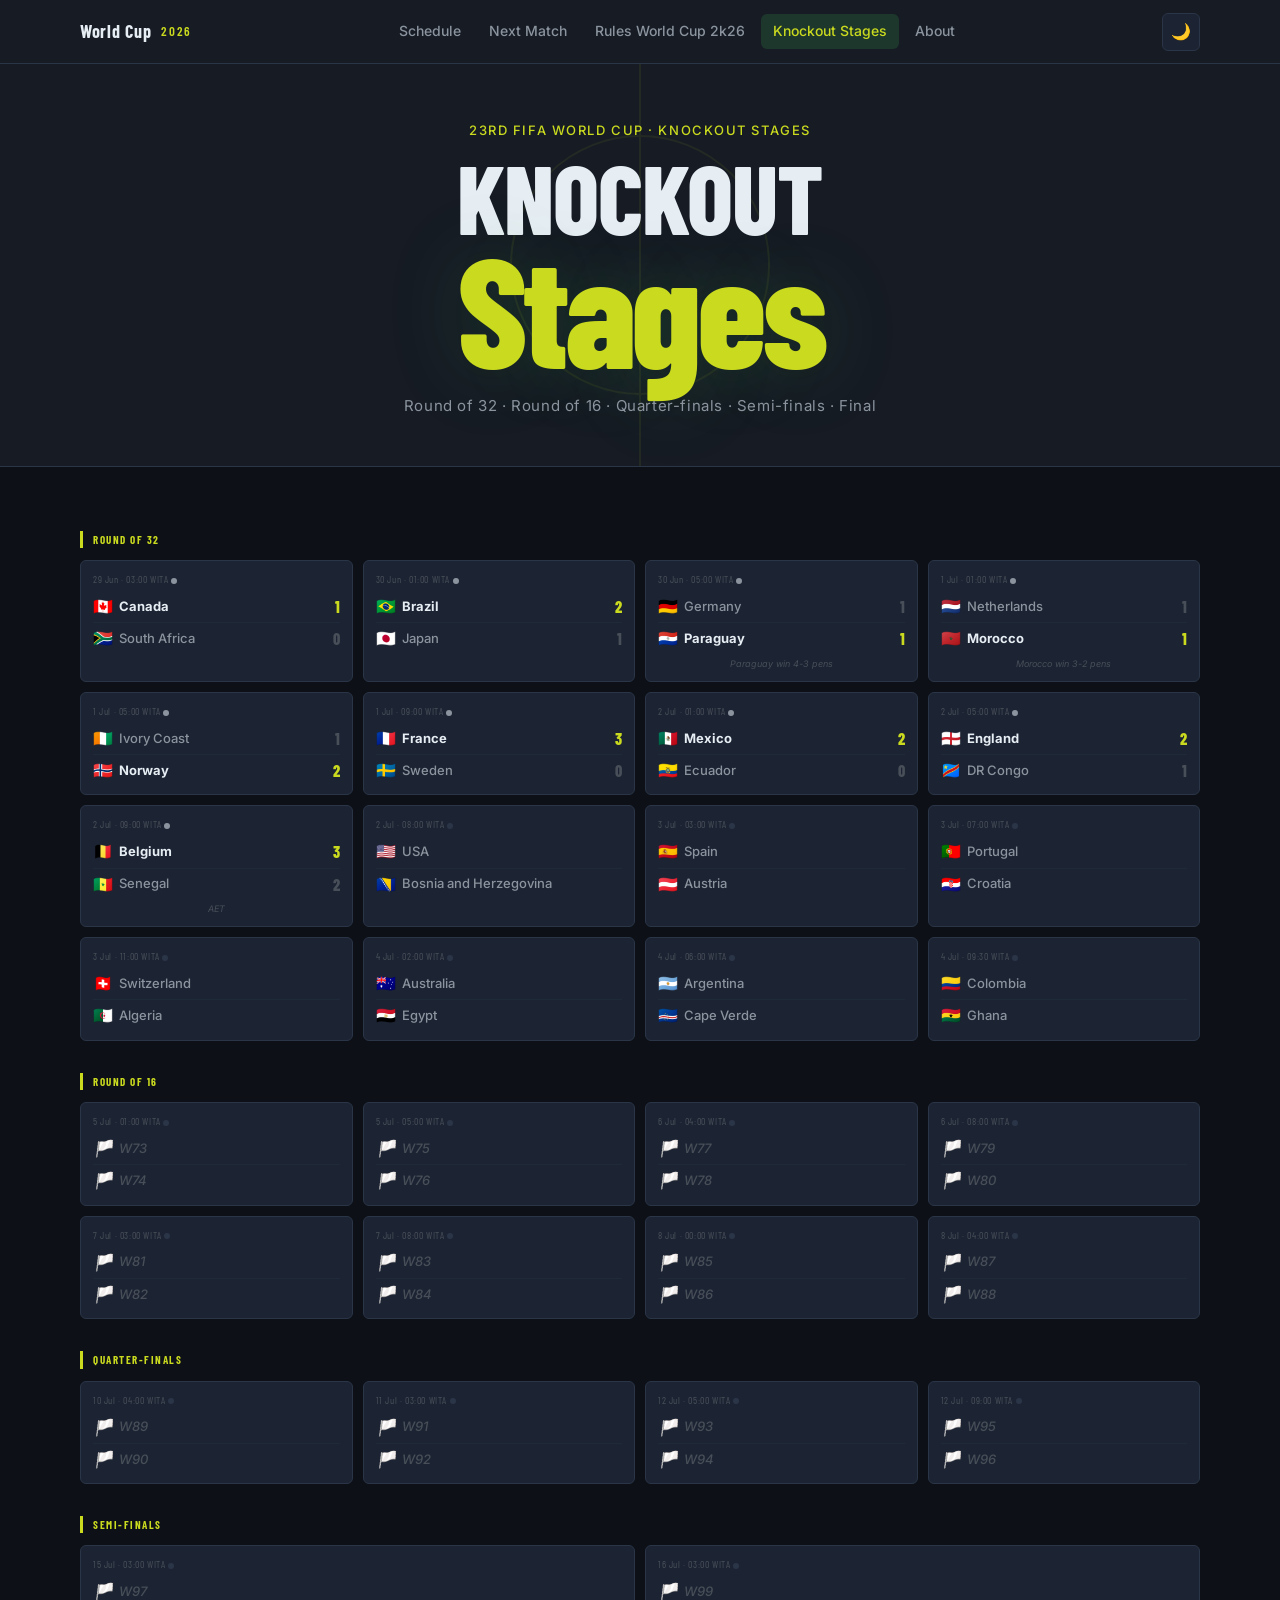
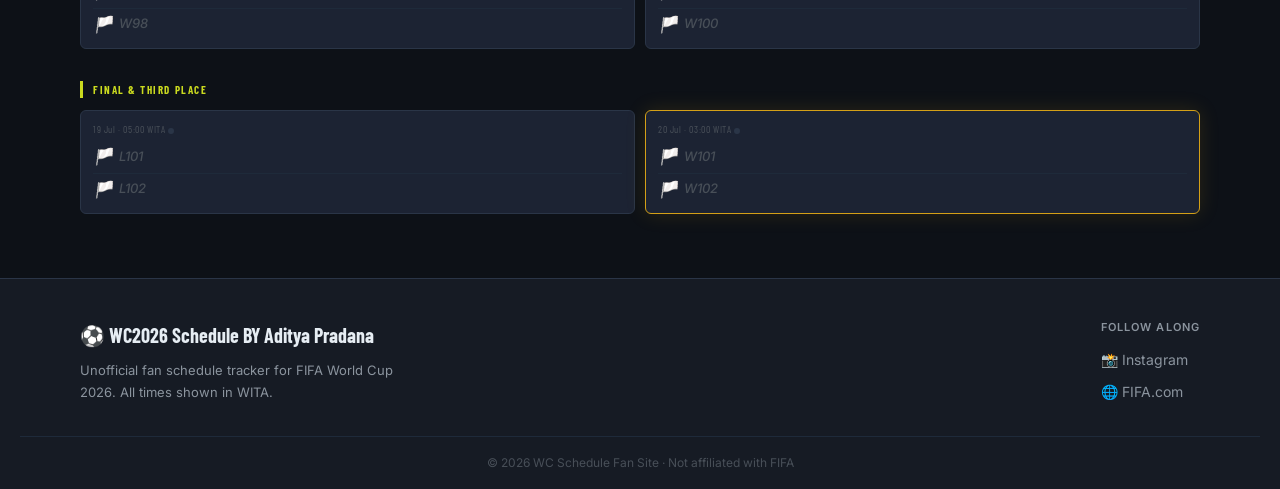
==== knockout.html @ 0ad947d1 "4" ====
<!DOCTYPE html>
<html lang="id" data-theme="dark">
<head>
  <meta charset="UTF-8" />
  <meta name="viewport" content="width=device-width, initial-scale=1.0" />
  <title>Knockout Stages · FIFA World Cup 2026</title>
  <link rel="icon" type="image/svg+xml" href="favicon.svg" />
  <link rel="icon" type="image/png" sizes="32x32" href="favicon-32x32.png" />
  <link rel="apple-touch-icon" sizes="180x180" href="apple-touch-icon.png" />
  <link rel="shortcut icon" href="favicon.ico" />
  <link rel="stylesheet" href="style.css" />
  <link rel="preconnect" href="https://fonts.googleapis.com" />
  <link rel="preconnect" href="https://fonts.gstatic.com" crossorigin />
  <link href="https://fonts.googleapis.com/css2?family=Barlow+Condensed:wght@600;700;800&family=Inter:wght@400;500;600&display=swap" rel="stylesheet" />
  <style>
    /* ── KNOCKOUT PAGE SPECIFIC ── */
    .ko-section { padding: 32px 0 64px; }
    .ko-round-label {
      font-family: var(--font-display);
      font-size: 11px;
      font-weight: 700;
      letter-spacing: .14em;
      text-transform: uppercase;
      color: var(--accent);
      margin: 32px 0 12px;
      border-left: 3px solid var(--accent);
      padding-left: 10px;
    }
    .ko-grid {
      display: grid;
      gap: 10px;
    }
    .ko-grid-2  { grid-template-columns: repeat(2, 1fr); }
    .ko-grid-4  { grid-template-columns: repeat(4, 1fr); }
    .ko-grid-8  { grid-template-columns: repeat(4, 1fr); }
    .ko-grid-1  { grid-template-columns: 1fr; max-width: 400px; margin: 0 auto; }

    .ko-match {
      background: var(--bg-card);
      border: 1px solid var(--border);
      border-radius: var(--radius-sm);
      padding: 10px 12px;
      transition: border-color var(--transition), background var(--transition);
      position: relative;
      overflow: hidden;
    }
    .ko-match:hover { border-color: var(--accent); background: var(--bg-card-hover); }
    .ko-match.is-final {
      border-color: var(--gold);
      box-shadow: 0 0 20px var(--gold-glow);
    }
    .ko-match-date {
      font-size: 10px;
      color: var(--text-dimmer);
      margin-bottom: 6px;
      font-family: var(--font-display);
      letter-spacing: .06em;
    }
    .ko-team {
      display: flex;
      align-items: center;
      gap: 6px;
      padding: 4px 0;
      font-size: 13px;
      font-weight: 500;
      color: var(--text-muted);
      line-height: 1.2;
    }
    .ko-team.winner {
      color: var(--text);
      font-weight: 700;
    }
    .ko-team.tbd { color: var(--text-dimmer); font-style: italic; }
    .ko-flag { font-size: 16px; flex-shrink: 0; width: 20px; }
    .ko-name { flex: 1; min-width: 0; white-space: nowrap; overflow: hidden; text-overflow: ellipsis; }
    .ko-score {
      font-family: var(--font-display);
      font-size: 16px;
      font-weight: 800;
      color: var(--accent);
      min-width: 18px;
      text-align: right;
    }
    .ko-score.winner-score { color: var(--accent); }
    .ko-score.loser-score { color: var(--text-dimmer); }
    .ko-divider {
      height: 1px;
      background: var(--border-subtle);
      margin: 2px 0;
    }
    .ko-note {
      font-size: 9px;
      color: var(--text-dimmer);
      text-align: center;
      margin-top: 4px;
      font-style: italic;
    }
    .ko-status-dot {
      width: 6px; height: 6px;
      border-radius: 50%;
      flex-shrink: 0;
      margin-left: auto;
    }
    .ko-status-dot.completed { background: var(--finished); }
    .ko-status-dot.upcoming  { background: var(--border); }
    .ko-status-dot.live      { background: var(--live); animation: blink 1.4s ease-in-out infinite; }

    /* Winner badge for final */
    .ko-champion {
      text-align: center;
      padding: 24px;
      background: linear-gradient(135deg, var(--bg-card), var(--bg-card-hover));
      border: 1px solid var(--gold);
      border-radius: var(--radius);
      box-shadow: 0 0 40px var(--gold-glow);
      margin: 0 auto;
      max-width: 300px;
    }
    .ko-champion-trophy { font-size: 48px; margin-bottom: 8px; }
    .ko-champion-label {
      font-family: var(--font-display);
      font-size: 12px;
      letter-spacing: .14em;
      text-transform: uppercase;
      color: var(--gold);
      margin-bottom: 4px;
    }
    .ko-champion-team {
      font-family: var(--font-display);
      font-size: 28px;
      font-weight: 800;
      color: var(--text);
    }

    @media (max-width: 768px) {
      .ko-grid-4, .ko-grid-8 { grid-template-columns: repeat(2, 1fr); }
    }
    @media (max-width: 480px) {
      .ko-grid-2, .ko-grid-4, .ko-grid-8 { grid-template-columns: 1fr; }
    }
  </style>
</head>
<body>

  <!-- ========== HEADER ========== -->
  <header class="site-header" role="banner">
    <div class="header-inner">
      <div class="brand">
        <span class="brand-title">World Cup</span>
        <span class="brand-year">2026</span>
      </div>
      <nav class="nav-links" aria-label="Main navigation">
        <a href="index.html#schedule" class="nav-link">Schedule</a>
        <a href="index.html#next-match" class="nav-link">Next Match</a>
        <a href="rules.html" class="nav-link">Rules World Cup 2k26</a>
        <a href="knockout.html" class="nav-link active">Knockout Stages</a>
        <a href="index.html#about" class="nav-link">About</a>
      </nav>
      <div class="header-actions">
        <button class="theme-toggle" id="themeToggle" aria-label="Toggle dark/light theme">
          <span class="theme-icon" id="themeIcon">🌙</span>
        </button>
      </div>
    </div>
  </header>

  <!-- ========== HERO ========== -->
  <section class="hero rules-hero" aria-label="Knockout stages">
    <div class="pitch-lines" aria-hidden="true">
      <div class="pitch-line"></div>
      <div class="pitch-circle"></div>
      <div class="pitch-line"></div>
    </div>
    <div class="hero-content">
      <p class="hero-eyebrow">23rd FIFA World Cup · Knockout Stages</p>
      <h1 class="hero-heading">
        <span class="heading-big">Knockout</span>
        <span class="heading-year">Stages</span>
      </h1>
      <p class="hero-sub">Round of 32 · Round of 16 · Quarter-finals · Semi-finals · Final</p>
    </div>
  </section>

  <!-- ========== BRACKET ========== -->
  <main class="ko-section" aria-label="Knockout bracket">
    <div class="container" id="bracketContainer">
      <div class="loading-pulse">Loading bracket…</div>
    </div>
  </main>

  <!-- ========== FOOTER ========== -->
  <footer class="site-footer" role="contentinfo">
    <div class="container footer-inner">
      <div class="footer-brand">
        <span class="footer-title">⚽ WC2026 Schedule BY Aditya Pradana</span>
        <p class="footer-desc">Unofficial fan schedule tracker for FIFA World Cup 2026. All times shown in WITA.</p>
      </div>
      <div class="footer-links">
        <p class="footer-links-heading">Follow along</p>
        <ul class="social-links">
          <li><a href="https://www.instagram.com/aditprad4na/" target="_blank" rel="noopener noreferrer" class="social-link">📸 Instagram</a></li>
          <li><a href="https://www.fifa.com" target="_blank" rel="noopener noreferrer" class="social-link">🌐 FIFA.com</a></li>
        </ul>
      </div>
    </div>
    <p class="footer-copy">© 2026 WC Schedule Fan Site · Not affiliated with FIFA</p>
  </footer>

  <script>
    // ── THEME TOGGLE ──
    const themeToggle = document.getElementById('themeToggle');
    const themeIcon   = document.getElementById('themeIcon');
    function loadTheme() {
      const saved = localStorage.getItem('wc2026-theme');
      if (saved) { document.documentElement.setAttribute('data-theme', saved); themeIcon.textContent = saved === 'light' ? '☀️' : '🌙'; }
    }
    themeToggle.addEventListener('click', () => {
      const isDark = document.documentElement.getAttribute('data-theme') === 'dark';
      document.documentElement.setAttribute('data-theme', isDark ? 'light' : 'dark');
      themeIcon.textContent = isDark ? '☀️' : '🌙';
      localStorage.setItem('wc2026-theme', isDark ? 'light' : 'dark');
    });
    loadTheme();

    // ── BRACKET RENDER ──
    function formatDateWITA(dateStr) {
      const d = new Date(dateStr + 'T00:00:00');
      return d.toLocaleDateString('id-ID', { day: 'numeric', month: 'short' });
    }

    function matchCard(m, isFinal) {
      const completed = m.status === 'completed';
      const hs = m.homeScore, as_ = m.awayScore;
      const note = m.note || '';

      // Determine winner
      let winnerName = null;
      if (completed && hs !== null && as_ !== null) {
        if (hs > as_) winnerName = m.home.name;
        else if (as_ > hs) winnerName = m.away.name;
        else if (note.toLowerCase().includes('pens') || note.toLowerCase().includes('aet')) {
          const w = note.split(' win')[0].trim();
          winnerName = w;
        }
      }

      const isTBD = (t) => !t || t.code === 'TBD';

      function teamRow(t, score, side) {
        const isWinner = winnerName && t && t.name === winnerName;
        const isLoser  = winnerName && t && t.name !== winnerName;
        const cls = isTBD(t) ? 'ko-team tbd' : (isWinner ? 'ko-team winner' : (isLoser ? 'ko-team' : 'ko-team'));
        const scoreCls = isWinner ? 'ko-score winner-score' : (isLoser ? 'ko-score loser-score' : 'ko-score');
        const flag = isTBD(t) ? '🏳️' : t.flag;
        const name = isTBD(t) ? (t.name || 'TBD') : t.name;
        const scoreStr = (completed && score !== null && score !== undefined) ? score : '';
        return `<div class="${cls}">
          <span class="ko-flag">${flag}</span>
          <span class="ko-name">${name}</span>
          <span class="${scoreCls}">${scoreStr}</span>
        </div>`;
      }

      const dotCls = m.status === 'live' ? 'live' : m.status === 'completed' ? 'completed' : 'upcoming';
      const dateStr = m.date ? formatDateWITA(m.date) : '';
      const cardCls = isFinal ? 'ko-match is-final' : 'ko-match';

      return `<div class="${cardCls}">
        <div class="ko-match-date">${dateStr} · ${m.time || ''} WITA <span class="ko-status-dot ${dotCls}" style="display:inline-block;vertical-align:middle"></span></div>
        ${teamRow(m.home, hs, 'home')}
        <div class="ko-divider"></div>
        ${teamRow(m.away, as_, 'away')}
        ${note ? `<div class="ko-note">${note}</div>` : ''}
      </div>`;
    }

    function section(title, matches, cols, isFinal) {
      const gridCls = `ko-grid ko-grid-${cols}`;
      const cards = matches.map(m => matchCard(m, isFinal)).join('');
      return `<p class="ko-round-label">${title}</p><div class="${gridCls}">${cards}</div>`;
    }

    async function loadBracket() {
      const container = document.getElementById('bracketContainer');
      try {
        const res = await fetch('matches.json');
        const data = await res.json();
        const b = data.bracket;

        let html = '';
        html += section('Round of 32', b.r32, 4, false);
        html += section('Round of 16', b.r16, 4, false);
        html += section('Quarter-finals', b.qf, 4, false);
        html += section('Semi-finals', b.sf, 2, false);

        // Third place + Final side by side
        html += `<p class="ko-round-label">Final & Third Place</p>`;
        html += `<div class="ko-grid ko-grid-2">`;
        if (b.third) html += matchCard(b.third, false);
        if (b.final) html += matchCard(b.final, true);
        html += `</div>`;

        // Champion banner if final completed
        if (b.final && b.final.status === 'completed') {
          const f = b.final;
          let champ = null;
          if (f.homeScore > f.awayScore) champ = f.home;
          else if (f.awayScore > f.homeScore) champ = f.away;
          if (champ) {
            html += `<div class="ko-champion" style="margin-top:32px">
              <div class="ko-champion-trophy">🏆</div>
              <div class="ko-champion-label">World Champion 2026</div>
              <div class="ko-champion-team">${champ.flag} ${champ.name}</div>
            </div>`;
          }
        }

        container.innerHTML = html;
      } catch (err) {
        container.innerHTML = `<p style="color:var(--text-muted);text-align:center">⚠️ Gagal memuat data bracket: ${err.message}</p>`;
      }
    }

    loadBracket();
  </script>
</body>
</html>
---- style.css ----
/* ============================================================
   FIFA World Cup 2026 — style.css
   HOW TO MAINTAIN:
   - Colors are CSS custom properties (variables) in :root / [data-theme="light"]
   - To change the accent color, update --accent and --accent-glow
   - All breakpoints use max-width media queries at 900px and 560px
   ============================================================ */

/* ── RESET & BASE ── */
*, *::before, *::after { box-sizing: border-box; margin: 0; padding: 0; }

html { scroll-behavior: smooth; }

/* ── DESIGN TOKENS — DARK THEME (default) ── */
:root {
  --bg:           #0d1117;
  --bg-surface:   #161b24;
  --bg-card:      #1c2333;
  --bg-card-hover:#212c42;
  --border:       #2a3547;
  --border-subtle:#1e2a3a;

  --text:         #e6edf3;
  --text-muted:   #8b949e;
  --text-dimmer:  #484f58;

  /* Pitch green as the signature accent */
  --accent:       #cada1f;
  --accent-glow:  rgba(63,185,80,.18);
  --accent-dark:  #2ea043;

  --gold:         #d4a017;
  --gold-glow:    rgba(212,160,23,.15);

  --live:         #f85149;
  --upcoming:     #3fb950;
  --finished:     #8b949e;

  --header-h:     64px;
  --radius:       10px;
  --radius-sm:    6px;
  --shadow:       0 4px 24px rgba(0,0,0,.45);
  --shadow-card:  0 2px 12px rgba(0,0,0,.3);

  --font-display: 'Barlow Condensed', 'Arial Narrow', sans-serif;
  --font-body:    'Inter', system-ui, sans-serif;

  --transition:   0.2s ease;
}

/* ── LIGHT THEME ── */
[data-theme="light"] {
  --bg:           #f0f4f8;
  --bg-surface:   #ffffff;
  --bg-card:      #ffffff;
  --bg-card-hover:#f7fafc;
  --border:       #d0d7de;
  --border-subtle:#e8ecf0;

  --text:         #1a2332;
  --text-muted:   #57606a;
  --text-dimmer:  #b0b8c2;

  --accent:       #1a7f37;
  --accent-glow:  rgba(26,127,55,.12);
  --accent-dark:  #116329;

  --gold:         #b08000;
  --shadow:       0 4px 24px rgba(0,0,0,.08);
  --shadow-card:  0 2px 8px rgba(0,0,0,.06);
}

/* ── ACCESSIBILITY ── */
.sr-only {
  position: absolute; width: 1px; height: 1px;
  padding: 0; margin: -1px; overflow: hidden;
  clip: rect(0,0,0,0); white-space: nowrap; border: 0;
}

/* ── GLOBAL ── */
body {
  background: var(--bg);
  color: var(--text);
  font-family: var(--font-body);
  font-size: 15px;
  line-height: 1.6;
  transition: background var(--transition), color var(--transition);
  min-height: 100vh;
}

a { color: var(--accent); text-decoration: none; }
a:hover { text-decoration: underline; }
a:focus-visible { outline: 2px solid var(--accent); outline-offset: 3px; border-radius: 3px; }

img { display: block; max-width: 100%; }

.container {
  max-width: 1160px;
  margin: 0 auto;
  padding: 0 20px;
}

.hidden { display: none !important; }

/* ── HEADER ── */
.site-header {
  position: sticky;
  top: 0;
  z-index: 100;
  height: var(--header-h);
  background: var(--bg-surface);
  border-bottom: 1px solid var(--border);
  backdrop-filter: blur(12px);
  -webkit-backdrop-filter: blur(12px);
}

.header-inner {
  max-width: 1160px;
  margin: 0 auto;
  padding: 0 20px;
  height: 100%;
  display: flex;
  align-items: center;
  justify-content: space-between;
  gap: 16px;
}

/* Brand */
.brand { display: flex; align-items: center; gap: 10px; flex-shrink: 0; }
.brand-icon { width: 36px; height: 36px; }
.brand-text { display: flex; flex-direction: column; line-height: 1; }
.brand-title {
  font-family: var(--font-display);
  font-size: 18px;
  font-weight: 700;
  letter-spacing: .04em;
  color: var(--text);
}
.brand-year {
  font-family: var(--font-display);
  font-size: 13px;
  font-weight: 600;
  color: var(--accent);
  letter-spacing: .12em;
}

/* Nav */
.nav-links { display: flex; gap: 4px; }
.nav-link {
  font-size: 14px;
  font-weight: 500;
  color: var(--text-muted);
  padding: 6px 12px;
  border-radius: var(--radius-sm);
  transition: background var(--transition), color var(--transition);
}
.nav-link:hover, .nav-link.active {
  color: var(--text);
  background: var(--accent-glow);
  text-decoration: none;
}
.nav-link.active { color: var(--accent); }

/* Theme toggle */
.theme-toggle {
  background: var(--bg-card);
  border: 1px solid var(--border);
  border-radius: var(--radius-sm);
  width: 38px; height: 38px;
  display: flex; align-items: center; justify-content: center;
  cursor: pointer;
  font-size: 16px;
  transition: background var(--transition), border-color var(--transition);
}
.theme-toggle:hover { background: var(--bg-card-hover); border-color: var(--accent); }

/* ── HERO ── */
.hero {
  position: relative;
  overflow: hidden;
  padding: 72px 20px 60px;
  text-align: center;
  background: var(--bg-surface);
  border-bottom: 1px solid var(--border);
}

/* Pitch lines background decoration */
.pitch-lines {
  position: absolute;
  inset: 0;
  display: flex;
  align-items: center;
  justify-content: center;
  pointer-events: none;
  opacity: .07;
}
.pitch-line {
  position: absolute;
  left: 50%;
  transform: translateX(-50%);
  width: 2px;
  height: 100%;
  background: var(--accent);
}
.pitch-circle {
  width: 260px; height: 260px;
  border: 2px solid var(--accent);
  border-radius: 50%;
}

.hero-content { position: relative; z-index: 1; }

.hero-eyebrow {
  font-size: 13px;
  font-weight: 500;
  letter-spacing: .12em;
  text-transform: uppercase;
  color: var(--accent);
  margin-bottom: 12px;
}

.hero-heading {
  font-family: var(--font-display);
  display: flex;
  flex-direction: column;
  align-items: center;
  line-height: .92;
  gap: 0;
}
.heading-big {
  font-size: clamp(52px, 8vw, 96px);
  font-weight: 800;
  letter-spacing: -.01em;
  color: var(--text);
  text-transform: uppercase;
}
/* The year is the signature element: large, green, offset */
.heading-year {
  font-size: clamp(80px, 14vw, 156px);
  font-weight: 800;
  letter-spacing: -.03em;
  color: var(--accent);
  line-height: .85;
  text-shadow: 0 0 80px var(--accent-glow);
}

.hero-sub {
  margin-top: 20px;
  font-size: 15px;
  color: var(--text-muted);
  letter-spacing: .04em;
}

/* ── NEXT MATCH SECTION ── */
.next-match-section {
  padding: 40px 0 20px;
}

.section-label {
  font-family: var(--font-display);
  font-size: 15px;
  font-weight: 700;
  letter-spacing: .14em;
  text-transform: uppercase;
  color: var(--text-muted);
  margin-bottom: 16px;
}

/* Featured card */
.next-match-card {
  background: var(--bg-card);
  border: 1px solid var(--border);
  border-radius: var(--radius);
  padding: 28px 32px;
  display: flex;
  align-items: center;
  justify-content: space-between;
  gap: 24px;
  flex-wrap: wrap;
  box-shadow: var(--shadow-card);
  position: relative;
  overflow: hidden;
}

/* Green left accent bar */
.next-match-card::before {
  content: '';
  position: absolute;
  left: 0; top: 0; bottom: 0;
  width: 4px;
  background: var(--accent);
  border-radius: var(--radius) 0 0 var(--radius);
}

.nm-stage {
  font-size: 11px;
  font-weight: 600;
  letter-spacing: .1em;
  text-transform: uppercase;
  color: var(--accent);
  background: var(--accent-glow);
  padding: 3px 10px;
  border-radius: 20px;
  display: inline-block;
  margin-bottom: 8px;
}

.nm-teams {
  display: flex;
  align-items: center;
  gap: 20px;
  flex: 1;
  min-width: 220px;
}

.nm-team {
  display: flex;
  align-items: center;
  gap: 10px;
  flex: 1;
}
.nm-team.away { flex-direction: row-reverse; }
.nm-flag { font-size: 32px; line-height: 1; }
.nm-name {
  font-family: var(--font-display);
  font-size: 22px;
  font-weight: 700;
  letter-spacing: .02em;
  color: var(--text);
}
.nm-vs {
  font-family: var(--font-display);
  font-size: 18px;
  font-weight: 700;
  color: var(--text-muted);
  flex-shrink: 0;
}

.nm-meta { text-align: right; }
.nm-date {
  font-size: 14px;
  font-weight: 600;
  color: var(--text);
}
.nm-time {
  font-size: 22px;
  font-family: var(--font-display);
  font-weight: 700;
  color: var(--accent);
}
.nm-venue {
  font-size: 13px;
  color: var(--text-muted);
  margin-top: 4px;
}

/* Countdown */
.countdown-wrapper {
  display: flex;
  align-items: center;
  justify-content: center;
  gap: 8px;
  margin-top: 20px;
  flex-wrap: wrap;
}
.countdown-unit {
  background: var(--bg-card);
  border: 1px solid var(--border);
  border-radius: var(--radius);
  padding: 14px 20px;
  text-align: center;
  min-width: 76px;
}
.cd-num {
  display: block;
  font-family: var(--font-display);
  font-size: 36px;
  font-weight: 700;
  color: var(--accent);
  line-height: 1;
}
.cd-label {
  display: block;
  font-size: 11px;
  font-weight: 500;
  letter-spacing: .1em;
  text-transform: uppercase;
  color: var(--text-muted);
  margin-top: 4px;
}
.countdown-sep {
  font-family: var(--font-display);
  font-size: 28px;
  font-weight: 700;
  color: var(--text-dimmer);
  padding-bottom: 18px;
}

/* Loading pulse */
.loading-pulse {
  color: var(--text-muted);
  font-size: 14px;
  padding: 20px 0;
  animation: pulse 1.4s ease-in-out infinite;
}
@keyframes pulse { 0%,100%{opacity:.4} 50%{opacity:1} }

/* ── FILTERS ── */
.filters-section {
  padding: 32px 0 8px;
  background: var(--bg);
  position: sticky;
  top: var(--header-h);
  z-index: 90;
  border-bottom: 1px solid var(--border-subtle);
}

.filters-bar {
  display: flex;
  align-items: flex-end;
  gap: 12px;
  flex-wrap: wrap;
}

.search-wrap {
  position: relative;
  flex: 1;
  min-width: 200px;
}
.search-icon {
  position: absolute;
  left: 12px;
  top: 50%;
  transform: translateY(-50%);
  font-size: 14px;
  pointer-events: none;
}
.search-input {
  width: 100%;
  padding: 9px 12px 9px 36px;
  background: var(--bg-card);
  border: 1px solid var(--border);
  border-radius: var(--radius-sm);
  color: var(--text);
  font-family: var(--font-body);
  font-size: 14px;
  transition: border-color var(--transition), box-shadow var(--transition);
}
.search-input::placeholder { color: var(--text-dimmer); }
.search-input:focus {
  outline: none;
  border-color: var(--accent);
  box-shadow: 0 0 0 3px var(--accent-glow);
}

.filter-group {
  display: flex;
  flex-direction: column;
  gap: 4px;
}
.filter-label {
  font-size: 11px;
  font-weight: 600;
  letter-spacing: .08em;
  text-transform: uppercase;
  color: var(--text-muted);
}
.filter-select {
  padding: 9px 12px;
  background: var(--bg-card);
  border: 1px solid var(--border);
  border-radius: var(--radius-sm);
  color: var(--text);
  font-family: var(--font-body);
  font-size: 14px;
  cursor: pointer;
  transition: border-color var(--transition);
  appearance: none;
  -webkit-appearance: none;
  background-image: url("data:image/svg+xml,%3Csvg xmlns='http://www.w3.org/2000/svg' width='12' height='8' viewBox='0 0 12 8'%3E%3Cpath d='M1 1l5 5 5-5' stroke='%238b949e' stroke-width='1.5' fill='none' stroke-linecap='round'/%3E%3C/svg%3E");
  background-repeat: no-repeat;
  background-position: right 10px center;
  padding-right: 30px;
}
.filter-select:focus {
  outline: none;
  border-color: var(--accent);
  box-shadow: 0 0 0 3px var(--accent-glow);
}
.filter-date { padding-right: 12px; background-image: none; }

.btn-reset {
  padding: 9px 16px;
  background: transparent;
  border: 1px solid var(--border);
  border-radius: var(--radius-sm);
  color: var(--text-muted);
  font-family: var(--font-body);
  font-size: 13px;
  font-weight: 500;
  cursor: pointer;
  align-self: flex-end;
  transition: background var(--transition), color var(--transition), border-color var(--transition);
}
.btn-reset:hover { background: var(--live); border-color: var(--live); color: #fff; }

.results-info {
  margin-top: 10px;
  font-size: 13px;
  color: var(--text-muted);
}

/* ── MATCH GRID ── */
.schedule-section { padding: 24px 0 60px; }

.matches-grid {
  display: grid;
  grid-template-columns: repeat(auto-fill, minmax(320px, 1fr));
  gap: 16px;
}

/* ── MATCH CARD ── */
.match-card {
  background: var(--bg-card);
  border: 1px solid var(--border);
  border-radius: var(--radius);
  padding: 0;
  overflow: hidden;
  box-shadow: var(--shadow-card);
  display: flex;
  flex-direction: column;
  transition: transform var(--transition), box-shadow var(--transition), border-color var(--transition);
  cursor: default;
  role: listitem;
  animation: fadeIn .35s ease both;
}
@keyframes fadeIn { from{opacity:0;transform:translateY(10px)} to{opacity:1;transform:translateY(0)} }

.match-card:hover {
  transform: translateY(-3px);
  box-shadow: 0 8px 32px rgba(0,0,0,.4);
  border-color: var(--accent);
}

/* Card top strip: stage colour coding */
.card-stage-bar {
  height: 4px;
  width: 100%;
  background: var(--accent);
}
.card-stage-bar.final    { background: var(--gold); }
.card-stage-bar.semi     { background: #a371f7; }
.card-stage-bar.quarter  { background: #58a6ff; }
.card-stage-bar.r16      { background: #f0883e; }
.card-stage-bar.r32      { background: #d29922; }

.card-body { padding: 16px 18px; flex: 1; }

/* Card header row */
.card-header {
  display: flex;
  align-items: center;
  justify-content: space-between;
  margin-bottom: 14px;
  gap: 8px;
}
.card-stage {
  font-size: 10px;
  font-weight: 600;
  letter-spacing: .1em;
  text-transform: uppercase;
  color: var(--text-muted);
}
.card-group-badge {
  font-size: 10px;
  font-weight: 700;
  letter-spacing: .06em;
  color: var(--accent);
  background: var(--accent-glow);
  padding: 2px 8px;
  border-radius: 20px;
}

/* Status pill */
.status-pill {
  font-size: 10px;
  font-weight: 700;
  letter-spacing: .08em;
  text-transform: uppercase;
  padding: 3px 9px;
  border-radius: 20px;
}
.status-upcoming { background: rgba(63,185,80,.12); color: var(--upcoming); }
.status-live      { background: rgba(248,81,73,.15); color: var(--live); animation: blink 1.4s ease-in-out infinite; }
.status-finished  { background: rgba(139,148,158,.12); color: var(--finished); }
@keyframes blink { 0%,100%{opacity:1} 50%{opacity:.5} }

/* Teams row */
.card-teams {
  display: flex;
  align-items: center;
  justify-content: space-between;
  gap: 8px;
  margin-bottom: 16px;
}
.card-team {
  display: flex;
  flex-direction: column;
  align-items: center;
  gap: 4px;
  flex: 1;
  text-align: center;
}
.card-flag { font-size: 28px; line-height: 1; }
.card-team-name {
  font-family: var(--font-display);
  font-size: 16px;
  font-weight: 700;
  letter-spacing: .02em;
  color: var(--text);
  line-height: 1.15;
}
.card-team-code {
  font-size: 11px;
  font-weight: 600;
  letter-spacing: .1em;
  color: var(--text-muted);
}
.card-vs {
  font-family: var(--font-display);
  font-size: 20px;
  font-weight: 700;
  color: var(--text-dimmer);
  flex-shrink: 0;
  padding: 0 4px;
}

/* Card footer */
.card-footer {
  border-top: 1px solid var(--border-subtle);
  padding: 10px 18px;
  display: flex;
  align-items: center;
  justify-content: space-between;
  gap: 12px;
  background: rgba(0,0,0,.08);
  flex-wrap: wrap;
}
[data-theme="light"] .card-footer { background: rgba(0,0,0,.02); }

.card-datetime {
  display: flex;
  flex-direction: column;
  gap: 1px;
}
.card-date {
  font-size: 12px;
  color: var(--text-muted);
}
.card-time {
  font-family: var(--font-display);
  font-size: 17px;
  font-weight: 700;
  color: var(--text);
}
.card-venue {
  text-align: right;
}
.card-stadium {
  font-size: 12px;
  font-weight: 500;
  color: var(--text);
}
.card-city {
  font-size: 11px;
  color: var(--text-muted);
}

/* Final card special glow */
.match-card.is-final {
  border-color: var(--gold);
  box-shadow: 0 0 0 1px var(--gold), 0 4px 20px var(--gold-glow);
}

/* ── NO RESULTS ── */
.no-results {
  text-align: center;
  padding: 64px 20px;
  color: var(--text-muted);
}
.no-results-icon { font-size: 48px; display: block; margin-bottom: 12px; }

/* ── ABOUT STATS STRIP ── */
.about-section {
  background: var(--bg-surface);
  border-top: 1px solid var(--border);
  padding: 40px 20px;
}
.about-grid {
  display: flex;
  justify-content: space-around;
  flex-wrap: wrap;
  gap: 24px;
  text-align: center;
}
.about-stat { padding: 8px 16px; }
.about-num {
  display: block;
  font-family: var(--font-display);
  font-size: 52px;
  font-weight: 800;
  color: var(--accent);
  line-height: 1;
}
.about-desc {
  display: block;
  font-size: 13px;
  color: var(--text-muted);
  margin-top: 4px;
  letter-spacing: .04em;
}

/* ── FOOTER ── */
.site-footer {
  background: var(--bg-surface);
  border-top: 1px solid var(--border);
  padding: 40px 20px 16px;
}
.footer-inner {
  display: flex;
  justify-content: space-between;
  gap: 32px;
  flex-wrap: wrap;
  margin-bottom: 32px;
}
.footer-title {
  font-family: var(--font-display);
  font-size: 20px;
  font-weight: 700;
  color: var(--text);
  display: block;
  margin-bottom: 8px;
}
.footer-desc {
  font-size: 13px;
  color: var(--text-muted);
  max-width: 340px;
  line-height: 1.7;
}
.footer-updated {
  font-size: 12px;
  color: var(--text-dimmer);
  margin-top: 6px;
}
.footer-links-heading {
  font-size: 11px;
  font-weight: 600;
  letter-spacing: .1em;
  text-transform: uppercase;
  color: var(--text-muted);
  margin-bottom: 12px;
}
.social-links { list-style: none; display: flex; flex-direction: column; gap: 8px; }
.social-link { font-size: 14px; color: var(--text-muted); transition: color var(--transition); }
.social-link:hover { color: var(--accent); text-decoration: none; }
.footer-copy {
  text-align: center;
  font-size: 12px;
  color: var(--text-dimmer);
  border-top: 1px solid var(--border-subtle);
  padding-top: 16px;
}

/* ── RESPONSIVE ── */
@media (max-width: 900px) {
  .nav-links { display: none; }
  .hero { padding: 52px 16px 44px; }
  .next-match-card { flex-direction: column; align-items: flex-start; }
  .nm-meta { text-align: left; }
  .matches-grid { grid-template-columns: repeat(auto-fill, minmax(280px, 1fr)); }
  .filters-section { position: static; }
}

@media (max-width: 560px) {
  .brand-title { font-size: 15px; }
  .heading-big { font-size: 38px; }
  .heading-year { font-size: 72px; }
  .filters-bar { flex-direction: column; align-items: stretch; }
  .filter-group { width: 100%; }
  .filter-select { width: 100%; }
  .btn-reset { width: 100%; text-align: center; }
  .matches-grid { grid-template-columns: 1fr; }
  .countdown-unit { min-width: 62px; padding: 10px 14px; }
  .cd-num { font-size: 28px; }
  .about-num { font-size: 40px; }
}

/* ── REDUCED MOTION ── */
@media (prefers-reduced-motion: reduce) {
  *, *::before, *::after { animation-duration: 0.01ms !important; transition-duration: 0.01ms !important; }
}

/* ── GROUP STANDINGS TABLE ── */
.standings-wrap {
  margin-bottom: 32px;
  animation: fadeIn .3s ease;
}
.standings-table-scroll {
  overflow-x: auto;
  border: 1px solid var(--border);
  border-radius: var(--radius);
  background: var(--bg-card);
  box-shadow: var(--shadow-card);
}
.standings-table {
  width: 100%;
  min-width: 480px;
  border-collapse: collapse;
  font-family: var(--font-body);
  font-size: 14px;
}
.standings-table th,
.standings-table td {
  padding: 10px 12px;
  text-align: center;
  white-space: nowrap;
}
.standings-table thead th {
  font-family: var(--font-display);
  font-size: 12px;
  font-weight: 700;
  letter-spacing: .08em;
  text-transform: uppercase;
  color: var(--text-muted);
  border-bottom: 1px solid var(--border);
  background: var(--bg-surface);
}
.standings-table .st-pos {
  width: 36px;
  font-weight: 700;
  color: var(--text-muted);
}
.standings-table .st-team {
  text-align: left;
  display: flex;
  align-items: center;
  gap: 8px;
  font-weight: 600;
  min-width: 160px;
}
.standings-table .st-flag { font-size: 18px; }
.standings-table .st-code {
  color: var(--text-dimmer);
  font-size: 12px;
  font-weight: 500;
}
.standings-table .st-pts {
  font-weight: 800;
  color: var(--accent);
  font-size: 15px;
}
.standings-table tbody tr {
  border-bottom: 1px solid var(--border-subtle);
  transition: background var(--transition);
}
.standings-table tbody tr:last-child { border-bottom: none; }
.standings-table tbody tr:hover { background: var(--bg-card-hover); }
.standings-table tr.st-qualify {
  box-shadow: inset 3px 0 0 var(--accent);
}
.standings-table tr.st-qualify .st-team { color: var(--text); }

/* ── CARD SCORE ── */
.card-score {
  font-family: var(--font-display);
  font-size: 26px;
  font-weight: 800;
  color: var(--accent);
  letter-spacing: .03em;
  flex-shrink: 0;
  padding: 0 8px;
  white-space: nowrap;
}

/* ── FILTERS (UPDATED) ── */
.filters-bar {
  display: flex;
  align-items: flex-end;
  gap: 12px;
  flex-wrap: wrap;
  padding: 16px;
  background: var(--bg-card);
  border: 1px solid var(--border);
  border-radius: var(--radius);
  box-shadow: var(--shadow-card);
}
.search-wrap { position: relative; flex: 1; min-width: 200px; }
.search-icon { position: absolute; left: 12px; top: 50%; transform: translateY(-50%); font-size: 14px; pointer-events: none; }
.search-input {
  width: 100%;
  padding: 10px 12px 10px 36px;
  background: var(--bg-surface);
  border: 1px solid var(--border);
  border-radius: var(--radius-sm);
  color: var(--text);
  font-family: var(--font-body);
  font-size: 14px;
  transition: border-color var(--transition), box-shadow var(--transition), background var(--transition);
}
.search-input::placeholder { color: var(--text-dimmer); }
.search-input:hover { border-color: var(--text-dimmer); }
.search-input:focus { outline: none; border-color: var(--accent); background: var(--bg-card-hover); box-shadow: 0 0 0 3px var(--accent-glow); }
.filter-group { display: flex; flex-direction: column; gap: 4px; }
.filter-label { font-size: 11px; font-weight: 700; letter-spacing: .1em; text-transform: uppercase; color: var(--text-muted); font-family: var(--font-display); }
.filter-select {
  padding: 10px 12px;
  background: var(--bg-surface);
  border: 1px solid var(--border);
  border-radius: var(--radius-sm);
  color: var(--text);
  font-family: var(--font-body);
  font-size: 14px;
  font-weight: 500;
  cursor: pointer;
  transition: border-color var(--transition), background var(--transition), box-shadow var(--transition);
  appearance: none;
  -webkit-appearance: none;
  background-image: url("data:image/svg+xml,%3Csvg xmlns='http://www.w3.org/2000/svg' width='12' height='8' viewBox='0 0 12 8'%3E%3Cpath d='M1 1l5 5 5-5' stroke='%233fb950' stroke-width='1.5' fill='none' stroke-linecap='round'/%3E%3C/svg%3E");
  background-repeat: no-repeat;
  background-position: right 12px center;
  padding-right: 32px;
  min-width: 140px;
}
.filter-select:hover { border-color: var(--text-dimmer); background-color: var(--bg-card-hover); }
.filter-select:focus { outline: none; border-color: var(--accent); box-shadow: 0 0 0 3px var(--accent-glow); }
.filter-select option { background: var(--bg-card); color: var(--text); padding: 8px; }
.filter-select option:checked { background: var(--accent); color: #0d1117; }
.filter-date { padding-right: 12px; background-image: none; color-scheme: dark; }
.btn-reset {
  padding: 10px 18px;
  background: var(--bg-surface);
  border: 1px solid var(--border);
  border-radius: var(--radius-sm);
  color: var(--text-muted);
  font-family: var(--font-display);
  font-size: 13px;
  font-weight: 700;
  letter-spacing: .05em;
  text-transform: uppercase;
  cursor: pointer;
  align-self: flex-end;
  transition: background var(--transition), color var(--transition), border-color var(--transition);
}
.btn-reset:hover { background: var(--live); border-color: var(--live); color: #fff; }

/* ── RULES PAGE ── */
.rules-hero { padding: 56px 20px 48px; }
.rules-section { padding: 40px 0 60px; }
.rules-grid { display: grid; gap: 20px; }
.rule-card {
  display: flex;
  gap: 20px;
  background: var(--bg-card);
  border: 1px solid var(--border);
  border-radius: var(--radius);
  padding: 24px;
  box-shadow: var(--shadow-card);
  transition: border-color var(--transition), background var(--transition);
}
.rule-card:hover { border-color: var(--accent); background: var(--bg-card-hover); }
.rule-num { flex-shrink: 0; font-family: var(--font-display); font-size: 40px; font-weight: 800; line-height: 1; color: var(--accent); text-shadow: 0 0 40px var(--accent-glow); min-width: 60px; }
.rule-body { flex: 1; min-width: 0; }
.rule-title { font-family: var(--font-display); font-size: 20px; font-weight: 700; color: var(--text); margin-bottom: 12px; }
.rule-intro { font-size: 14px; color: var(--text-muted); margin-bottom: 8px; }
.rule-list { display: flex; flex-direction: column; gap: 8px; padding-left: 0; }
.rule-list li { list-style: none; position: relative; padding-left: 20px; font-size: 14px; line-height: 1.6; color: var(--text-muted); }
.rule-list li::before { content: ''; position: absolute; left: 0; top: 9px; width: 7px; height: 7px; border-radius: 2px; background: var(--accent); }
.rule-list li strong { color: var(--text); font-weight: 600; }
.rule-source { display: inline-block; margin-top: 14px; padding: 4px 10px; font-size: 11px; font-weight: 600; letter-spacing: .06em; text-transform: uppercase; color: var(--text-muted); background: var(--bg-surface); border: 1px solid var(--border); border-radius: 999px; }
@media (max-width: 640px) { .rule-card { flex-direction: column; gap: 8px; } .rule-num { font-size: 32px; } }

/* ── HERO RULES LINK ── */
.hero-rules-link {
  display: inline-flex;
  align-items: center;
  gap: 8px;
  margin-top: 20px;
  padding: 10px 22px;
  font-family: var(--font-display);
  font-size: 14px;
  font-weight: 700;
  letter-spacing: .06em;
  text-transform: uppercase;
  color: var(--accent);
  background: var(--bg-card);
  border: 1px solid var(--accent);
  border-radius: 999px;
  text-decoration: none;
  transition: background var(--transition), color var(--transition), box-shadow var(--transition);
}
.hero-rules-link:hover { background: var(--accent); color: var(--bg); box-shadow: 0 0 24px var(--accent-glow); }

/* ── HERO BUTTONS ROW ── */
.hero-content { display: flex; flex-direction: column; align-items: center; }
.hero-rules-link + .hero-rules-link { margin-top: 10px; }
.hero-ko-link { color: var(--gold) !important; border-color: var(--gold) !important; }
.hero-ko-link:hover { background: var(--gold) !important; color: var(--bg) !important; box-shadow: 0 0 24px var(--gold-glow) !important; }

/* ── REDUCED MOTION ── */
@media (prefers-reduced-motion: reduce) {
  *, *::before, *::after { animation-duration: 0.01ms !important; transition-duration: 0.01ms !important; }
}
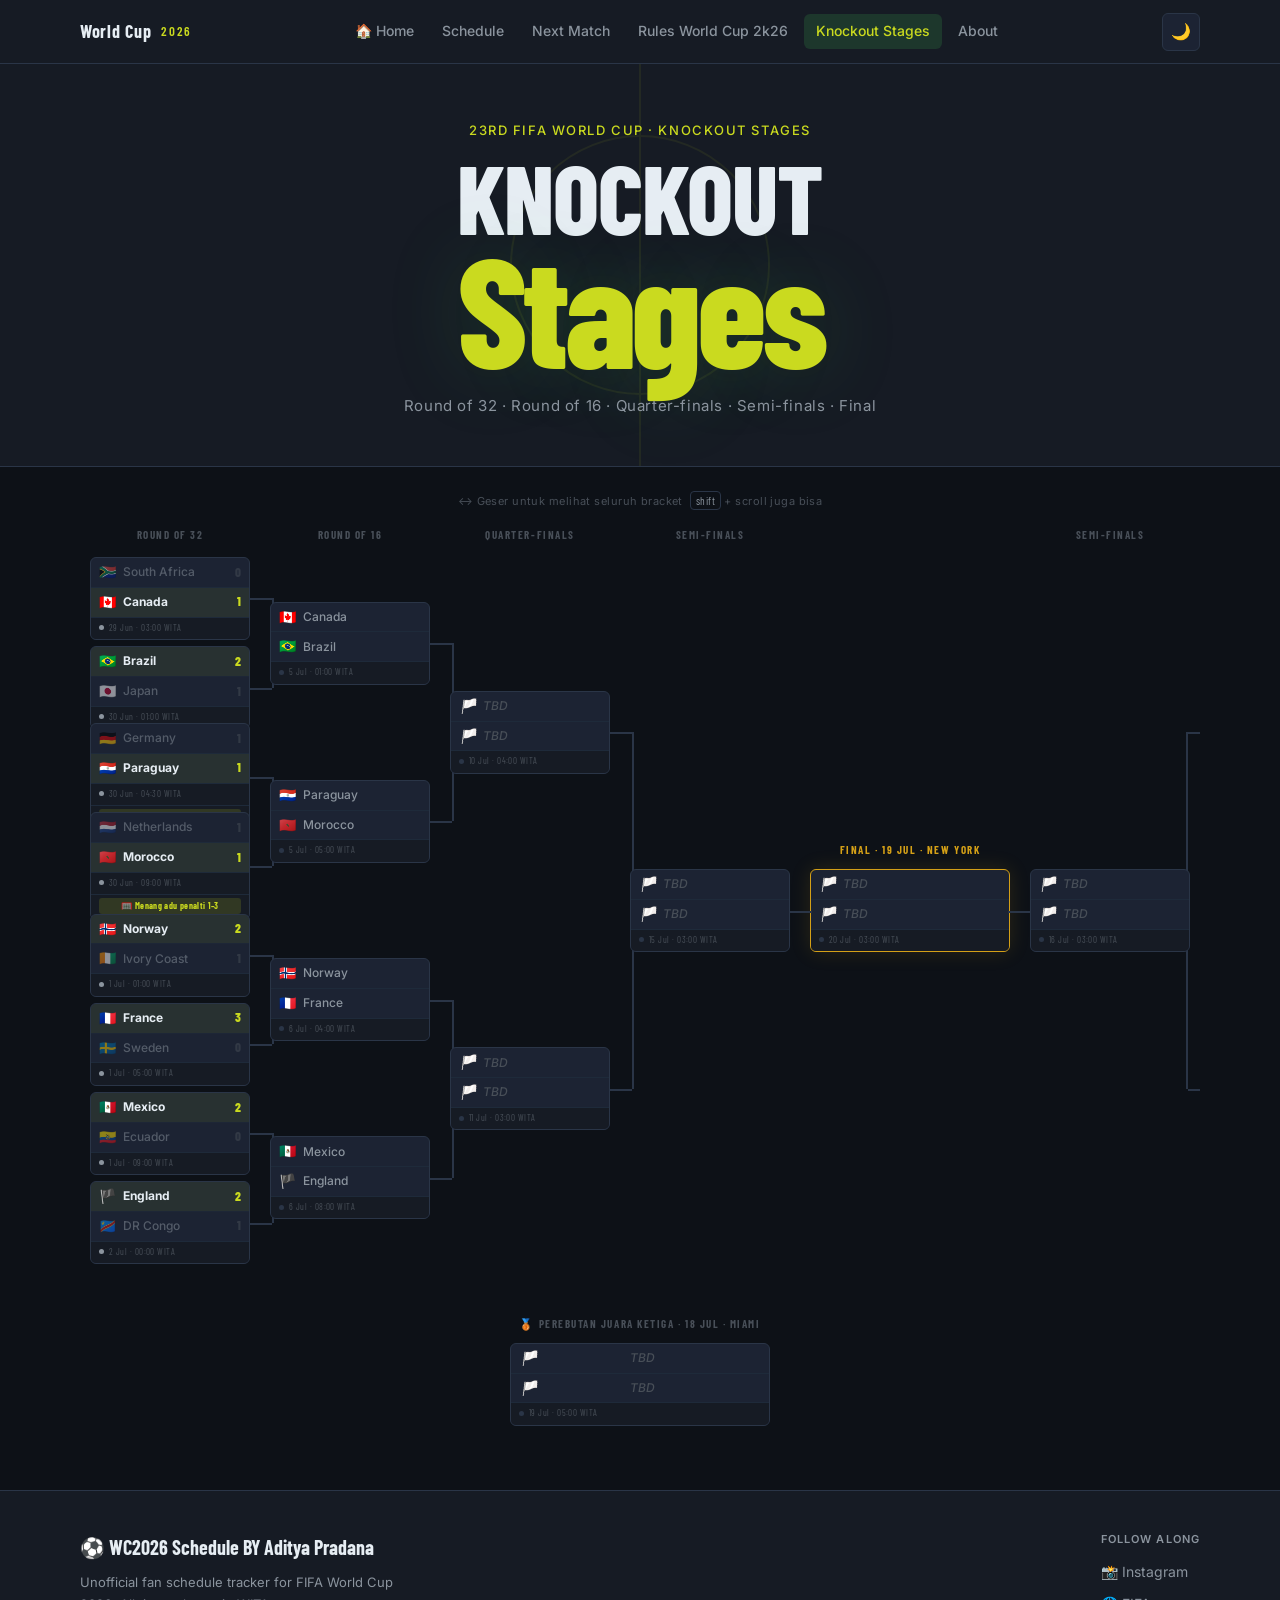
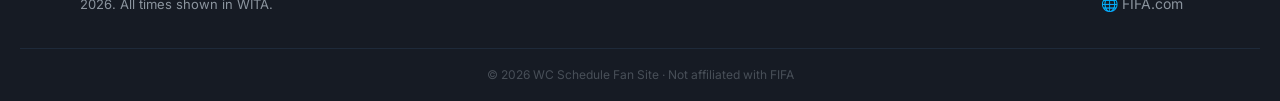
==== commit 7bdfa65a: "26" ====
--- a/knockout.html
+++ b/knockout.html
@@ -13,113 +13,244 @@
   <link rel="preconnect" href="https://fonts.gstatic.com" crossorigin />
   <link href="https://fonts.googleapis.com/css2?family=Barlow+Condensed:wght@600;700;800&family=Inter:wght@400;500;600&display=swap" rel="stylesheet" />
   <style>
-    /* ── KNOCKOUT PAGE SPECIFIC ── */
-    .ko-section { padding: 32px 0 64px; }
+    .ko-section { padding: 24px 0 64px; }
+
+    .ko-hint {
+      text-align: center;
+      font-size: 11px;
+      color: var(--text-dimmer);
+      margin-bottom: 16px;
+      letter-spacing: .04em;
+    }
+    .ko-hint .kbd {
+      display: inline-block;
+      border: 1px solid var(--border);
+      border-radius: 4px;
+      padding: 0 5px;
+      font-family: var(--font-display);
+      color: var(--text-muted);
+    }
+
     .ko-round-label {
       font-family: var(--font-display);
       font-size: 11px;
       font-weight: 700;
       letter-spacing: .14em;
       text-transform: uppercase;
-      color: var(--accent);
-      margin: 32px 0 12px;
-      border-left: 3px solid var(--accent);
-      padding-left: 10px;
-    }
-    .ko-grid {
-      display: grid;
-      gap: 10px;
-    }
-    .ko-grid-2  { grid-template-columns: repeat(2, 1fr); }
-    .ko-grid-4  { grid-template-columns: repeat(4, 1fr); }
-    .ko-grid-8  { grid-template-columns: repeat(4, 1fr); }
-    .ko-grid-1  { grid-template-columns: 1fr; max-width: 400px; margin: 0 auto; }
-
-    .ko-match {
+      color: var(--text-dimmer);
+      text-align: center;
+      padding-bottom: 10px;
+      white-space: nowrap;
+    }
+    .ko-round-label.is-final-label { color: var(--gold); }
+
+    /* Scroll wrapper */
+    .bracket-scroll {
+      overflow-x: auto;
+      overflow-y: hidden;
+      padding-bottom: 12px;
+      -webkit-overflow-scrolling: touch;
+      scrollbar-width: thin;
+      scrollbar-color: var(--border) transparent;
+    }
+    .bracket-scroll::-webkit-scrollbar { height: 8px; }
+    .bracket-scroll::-webkit-scrollbar-thumb { background: var(--border); border-radius: 4px; }
+    .bracket-scroll::-webkit-scrollbar-track { background: transparent; }
+
+    /* Bracket: left half → final (center) ← right half (mirrored) */
+    .bracket {
+      display: flex;
+      align-items: stretch;
+      min-width: 1440px;
+      gap: 0;
+    }
+    .bracket-side { display: flex; }
+    .bracket-side.right { flex-direction: row-reverse; }
+
+    .round {
+      display: flex;
+      flex-direction: column;
+      width: 180px;
+      flex-shrink: 0;
+      padding: 0 10px;
+    }
+    .round-body { display: flex; flex-direction: column; flex: 1; }
+
+    /* Slot = flex cell that spaces matches evenly */
+    .slot {
+      flex: 1;
+      display: flex;
+      align-items: center;
+      position: relative;
+      min-height: 68px;
+    }
+    .slot-inner { width: 100%; position: relative; }
+
+    /* Right-going connector (left bracket side) */
+    .connect-r::after {
+      content: "";
+      position: absolute;
+      top: 50%;
+      left: 100%;
+      width: 22px;
+      height: 2px;
+      background: var(--border);
+    }
+    .slot.connect-r.pair-top::before {
+      content: "";
+      position: absolute;
+      top: 50%;
+      left: calc(100% + 22px);
+      width: 2px;
+      height: 50%;
+      background: var(--border);
+    }
+    .slot.connect-r.pair-bottom::before {
+      content: "";
+      position: absolute;
+      bottom: 50%;
+      left: calc(100% + 22px);
+      width: 2px;
+      height: 50%;
+      background: var(--border);
+    }
+
+    /* Left-going connector (right bracket side, mirrored) */
+    .connect-l::after {
+      content: "";
+      position: absolute;
+      top: 50%;
+      right: 100%;
+      width: 22px;
+      height: 2px;
+      background: var(--border);
+    }
+    .slot.connect-l.pair-top::before {
+      content: "";
+      position: absolute;
+      top: 50%;
+      right: calc(100% + 22px);
+      width: 2px;
+      height: 50%;
+      background: var(--border);
+    }
+    .slot.connect-l.pair-bottom::before {
+      content: "";
+      position: absolute;
+      bottom: 50%;
+      right: calc(100% + 22px);
+      width: 2px;
+      height: 50%;
+      background: var(--border);
+    }
+
+    /* Match card */
+    .bk-match {
       background: var(--bg-card);
       border: 1px solid var(--border);
       border-radius: var(--radius-sm);
-      padding: 10px 12px;
-      transition: border-color var(--transition), background var(--transition);
-      position: relative;
       overflow: hidden;
-    }
-    .ko-match:hover { border-color: var(--accent); background: var(--bg-card-hover); }
-    .ko-match.is-final {
-      border-color: var(--gold);
-      box-shadow: 0 0 20px var(--gold-glow);
-    }
-    .ko-match-date {
-      font-size: 10px;
-      color: var(--text-dimmer);
-      margin-bottom: 6px;
-      font-family: var(--font-display);
-      letter-spacing: .06em;
-    }
-    .ko-team {
+      transition: border-color var(--transition), background var(--transition), transform var(--transition);
+    }
+    .bk-match:hover { border-color: var(--accent); background: var(--bg-card-hover); transform: translateY(-1px); }
+    .bk-match.is-final { border-color: var(--gold); box-shadow: 0 0 20px var(--gold-glow); }
+
+    .bk-row {
       display: flex;
       align-items: center;
       gap: 6px;
-      padding: 4px 0;
-      font-size: 13px;
+      padding: 6px 8px;
+      font-size: 12px;
       font-weight: 500;
       color: var(--text-muted);
       line-height: 1.2;
     }
-    .ko-team.winner {
-      color: var(--text);
-      font-weight: 700;
-    }
-    .ko-team.tbd { color: var(--text-dimmer); font-style: italic; }
-    .ko-flag { font-size: 16px; flex-shrink: 0; width: 20px; }
-    .ko-name { flex: 1; min-width: 0; white-space: nowrap; overflow: hidden; text-overflow: ellipsis; }
-    .ko-score {
-      font-family: var(--font-display);
-      font-size: 16px;
+    .bk-row + .bk-row { border-top: 1px solid var(--border-subtle); }
+    .bk-row.winner { color: var(--text); font-weight: 700; background: rgba(202,218,31,.07); }
+    .bk-row.loser  { opacity: .5; }
+    .bk-row.tbd    { color: var(--text-dimmer); font-style: italic; }
+
+    .bk-flag  { font-size: 14px; flex-shrink: 0; width: 18px; }
+    .bk-name  { flex: 1; min-width: 0; white-space: nowrap; overflow: hidden; text-overflow: ellipsis; }
+    .bk-score {
+      font-family: var(--font-display);
+      font-size: 13px;
       font-weight: 800;
-      color: var(--accent);
-      min-width: 18px;
+      color: var(--text-dimmer);
+      min-width: 14px;
       text-align: right;
     }
-    .ko-score.winner-score { color: var(--accent); }
-    .ko-score.loser-score { color: var(--text-dimmer); }
-    .ko-divider {
-      height: 1px;
-      background: var(--border-subtle);
-      margin: 2px 0;
-    }
-    .ko-note {
+    .bk-row.winner .bk-score { color: var(--accent); }
+    .bk-match.is-final .bk-row.winner .bk-score { color: var(--gold); }
+
+    /* Meta bar: date + status */
+    .bk-meta {
+      display: flex;
+      align-items: center;
+      gap: 5px;
       font-size: 9px;
       color: var(--text-dimmer);
+      padding: 3px 8px 4px;
+      font-family: var(--font-display);
+      letter-spacing: .05em;
+      border-top: 1px solid var(--border-subtle);
+      background: var(--bg-surface);
+    }
+    .bk-meta .bk-date { overflow: hidden; text-overflow: ellipsis; white-space: nowrap; }
+    .bk-dot { width: 5px; height: 5px; border-radius: 50%; flex-shrink: 0; }
+    .bk-dot.completed { background: var(--finished); }
+    .bk-dot.upcoming  { background: var(--border); }
+    .bk-dot.live      { background: var(--live); animation: blink 1.4s ease-in-out infinite; }
+
+    /* Penalty note: own full-width row so it's never clipped or squeezed
+       against the date/status line, however long the winner's name is. */
+    .bk-pen-row {
+      padding: 3px 8px 5px;
+      border-top: 1px solid var(--border-subtle);
+      background: var(--bg-surface);
+    }
+    .bk-pen {
+      display: block;
+      background: rgba(202,218,31,.15);
+      color: var(--accent);
+      border-radius: 3px;
+      padding: 2px 6px;
+      font-size: 9px;
+      font-weight: 700;
+      font-style: normal;
+      font-family: var(--font-display);
+      letter-spacing: .04em;
+      white-space: normal;
+      overflow-wrap: break-word;
       text-align: center;
-      margin-top: 4px;
-      font-style: italic;
-    }
-    .ko-status-dot {
-      width: 6px; height: 6px;
-      border-radius: 50%;
+      line-height: 1.3;
+    }
+
+    /* Final center column */
+    .final-col {
+      display: flex;
+      flex-direction: column;
+      align-items: center;
+      justify-content: center;
+      width: 220px;
       flex-shrink: 0;
-      margin-left: auto;
-    }
-    .ko-status-dot.completed { background: var(--finished); }
-    .ko-status-dot.upcoming  { background: var(--border); }
-    .ko-status-dot.live      { background: var(--live); animation: blink 1.4s ease-in-out infinite; }
-
-    /* Winner badge for final */
+      padding: 0 10px;
+      gap: 16px;
+    }
+
     .ko-champion {
       text-align: center;
-      padding: 24px;
+      padding: 18px;
       background: linear-gradient(135deg, var(--bg-card), var(--bg-card-hover));
       border: 1px solid var(--gold);
       border-radius: var(--radius);
       box-shadow: 0 0 40px var(--gold-glow);
-      margin: 0 auto;
-      max-width: 300px;
-    }
-    .ko-champion-trophy { font-size: 48px; margin-bottom: 8px; }
+      width: 100%;
+    }
+    .ko-champion-trophy { font-size: 40px; margin-bottom: 6px; }
     .ko-champion-label {
       font-family: var(--font-display);
-      font-size: 12px;
+      font-size: 11px;
       letter-spacing: .14em;
       text-transform: uppercase;
       color: var(--gold);
@@ -127,22 +258,37 @@
     }
     .ko-champion-team {
       font-family: var(--font-display);
-      font-size: 28px;
+      font-size: 22px;
       font-weight: 800;
       color: var(--text);
     }
 
-    @media (max-width: 768px) {
-      .ko-grid-4, .ko-grid-8 { grid-template-columns: repeat(2, 1fr); }
-    }
-    @media (max-width: 480px) {
-      .ko-grid-2, .ko-grid-4, .ko-grid-8 { grid-template-columns: 1fr; }
+    /* Third place */
+    .third-place-wrap {
+      max-width: 260px;
+      margin: 36px auto 0;
+      text-align: center;
+    }
+    .third-place-label {
+      font-family: var(--font-display);
+      font-size: 11px;
+      font-weight: 700;
+      letter-spacing: .14em;
+      text-transform: uppercase;
+      color: var(--text-dimmer);
+      margin-bottom: 10px;
+    }
+
+    @media (max-width: 640px) {
+      .round { width: 148px; padding: 0 8px; }
+      .final-col { width: 175px; padding: 0 8px; }
+      .bracket { min-width: 1180px; }
     }
   </style>
 </head>
 <body>
 
-  <!-- ========== HEADER ========== -->
+  <!-- HEADER -->
   <header class="site-header" role="banner">
     <div class="header-inner">
       <div class="brand">
@@ -150,6 +296,7 @@
         <span class="brand-year">2026</span>
       </div>
       <nav class="nav-links" aria-label="Main navigation">
+        <a href="index.html" class="nav-link">🏠 Home</a>
         <a href="index.html#schedule" class="nav-link">Schedule</a>
         <a href="index.html#next-match" class="nav-link">Next Match</a>
         <a href="rules.html" class="nav-link">Rules World Cup 2k26</a>
@@ -164,7 +311,7 @@
     </div>
   </header>
 
-  <!-- ========== HERO ========== -->
+  <!-- HERO -->
   <section class="hero rules-hero" aria-label="Knockout stages">
     <div class="pitch-lines" aria-hidden="true">
       <div class="pitch-line"></div>
@@ -181,14 +328,14 @@
     </div>
   </section>
 
-  <!-- ========== BRACKET ========== -->
+  <!-- BRACKET -->
   <main class="ko-section" aria-label="Knockout bracket">
     <div class="container" id="bracketContainer">
-      <div class="loading-pulse">Loading bracket…</div>
+      <div class="loading-pulse">Memuat bracket…</div>
     </div>
   </main>
 
-  <!-- ========== FOOTER ========== -->
+  <!-- FOOTER -->
   <footer class="site-footer" role="contentinfo">
     <div class="container footer-inner">
       <div class="footer-brand">
@@ -207,12 +354,12 @@
   </footer>
 
   <script>
-    // ── THEME TOGGLE ──
+    // Theme
     const themeToggle = document.getElementById('themeToggle');
     const themeIcon   = document.getElementById('themeIcon');
     function loadTheme() {
-      const saved = localStorage.getItem('wc2026-theme');
-      if (saved) { document.documentElement.setAttribute('data-theme', saved); themeIcon.textContent = saved === 'light' ? '☀️' : '🌙'; }
+      const s = localStorage.getItem('wc2026-theme');
+      if (s) { document.documentElement.setAttribute('data-theme', s); themeIcon.textContent = s === 'light' ? '☀️' : '🌙'; }
     }
     themeToggle.addEventListener('click', () => {
       const isDark = document.documentElement.getAttribute('data-theme') === 'dark';
@@ -222,62 +369,147 @@
     });
     loadTheme();
 
-    // ── BRACKET RENDER ──
-    function formatDateWITA(dateStr) {
-      const d = new Date(dateStr + 'T00:00:00');
-      return d.toLocaleDateString('id-ID', { day: 'numeric', month: 'short' });
-    }
-
-    function matchCard(m, isFinal) {
-      const completed = m.status === 'completed';
+    // Helpers
+    function fmt(d) {
+      if (!d) return '';
+      return new Date(d + 'T00:00:00').toLocaleDateString('id-ID', { day: 'numeric', month: 'short' });
+    }
+
+    const isTBD = t => !t || !t.name || t.name === 'TBD' || t.code === 'TBD';
+
+    function getWinner(m) {
+      if (!m || m.status !== 'completed') return null;
       const hs = m.homeScore, as_ = m.awayScore;
-      const note = m.note || '';
-
-      // Determine winner
-      let winnerName = null;
-      if (completed && hs !== null && as_ !== null) {
-        if (hs > as_) winnerName = m.home.name;
-        else if (as_ > hs) winnerName = m.away.name;
-        else if (note.toLowerCase().includes('pens') || note.toLowerCase().includes('aet')) {
-          const w = note.split(' win')[0].trim();
-          winnerName = w;
-        }
+      if (hs == null) return null;
+      const ph = m.penaltyHomeScore, pa = m.penaltyAwayScore;
+      const home = m.homeTeam || m.home || {};
+      const away = m.awayTeam || m.away || {};
+      if (hs > as_) return home.name;
+      if (as_ > hs) return away.name;
+      if (ph != null) return ph > pa ? home.name : away.name;
+      return null;
+    }
+
+    /**
+     * AUTO-ADVANCE ENGINE
+     * ─────────────────────────────────────────────────────────
+     * A team slot in matches.json can either be a real team object
+     * ({ name: "Canada", ... }) or a placeholder referencing another
+     * match's outcome: { name: "W89" } = winner of match id 89,
+     * { name: "L101" } = loser of match id 101 (used for the 3rd place
+     * match). This function resolves those placeholders recursively so
+     * the whole bracket, from Round of 16 through the Final, advances
+     * automatically the moment you fill in a match's score in
+     * matches.json — no more manually retyping team names into the
+     * next round.
+     */
+    function buildResolver(rawById) {
+      const cache = {};
+
+      function resolveTeam(team) {
+        if (!team || !team.name) return { name: 'TBD', code: 'TBD', flag: '🏳️' };
+        const ref = /^([WL])(\d+)$/.exec(team.name);
+        if (!ref) return team; // already a real team (e.g. Round of 32 comes from groups)
+
+        const [, kind, idStr] = ref;
+        const src = resolveMatch(parseInt(idStr, 10));
+        if (!src) return { name: 'TBD', code: 'TBD', flag: '🏳️' };
+
+        const winnerName = getWinner(src);
+        if (!winnerName) return { name: 'TBD', code: 'TBD', flag: '🏳️' }; // source not decided yet
+
+        const homeIsWinner = src.homeTeam.name === winnerName;
+        if (kind === 'W') return homeIsWinner ? src.homeTeam : src.awayTeam;
+        return homeIsWinner ? src.awayTeam : src.homeTeam; // kind === 'L'
       }
 
-      const isTBD = (t) => !t || t.code === 'TBD';
-
-      function teamRow(t, score, side) {
-        const isWinner = winnerName && t && t.name === winnerName;
-        const isLoser  = winnerName && t && t.name !== winnerName;
-        const cls = isTBD(t) ? 'ko-team tbd' : (isWinner ? 'ko-team winner' : (isLoser ? 'ko-team' : 'ko-team'));
-        const scoreCls = isWinner ? 'ko-score winner-score' : (isLoser ? 'ko-score loser-score' : 'ko-score');
-        const flag = isTBD(t) ? '🏳️' : t.flag;
-        const name = isTBD(t) ? (t.name || 'TBD') : t.name;
-        const scoreStr = (completed && score !== null && score !== undefined) ? score : '';
-        return `<div class="${cls}">
-          <span class="ko-flag">${flag}</span>
-          <span class="ko-name">${name}</span>
-          <span class="${scoreCls}">${scoreStr}</span>
+      function resolveMatch(id) {
+        if (cache[id]) return cache[id];
+        const raw = rawById[id];
+        if (!raw) return null;
+        // Placeholder so a self-referencing/cyclic bracket can't infinite-loop
+        cache[id] = raw;
+        const resolved = {
+          ...raw,
+          homeTeam: resolveTeam(raw.homeTeam || raw.home),
+          awayTeam: resolveTeam(raw.awayTeam || raw.away),
+        };
+        cache[id] = resolved;
+        return resolved;
+      }
+
+      return { resolveMatch };
+    }
+
+    function bracketCard(m, isFinal) {
+      if (!m) {
+        return `<div class="bk-match">
+          <div class="bk-row tbd"><span class="bk-flag">🏳️</span><span class="bk-name">TBD</span></div>
+          <div class="bk-row tbd"><span class="bk-flag">🏳️</span><span class="bk-name">TBD</span></div>
         </div>`;
       }
 
-      const dotCls = m.status === 'live' ? 'live' : m.status === 'completed' ? 'completed' : 'upcoming';
-      const dateStr = m.date ? formatDateWITA(m.date) : '';
-      const cardCls = isFinal ? 'ko-match is-final' : 'ko-match';
+      const home = m.homeTeam || m.home || { name: 'TBD', flag: '🏳️', code: 'TBD' };
+      const away = m.awayTeam || m.away || { name: 'TBD', flag: '🏳️', code: 'TBD' };
+      const hs = m.homeScore, as_ = m.awayScore;
+      const ph = m.penaltyHomeScore, pa = m.penaltyAwayScore;
+      const done = m.status === 'completed';
+      const w = getWinner(m);
+      const dotCls = m.status === 'live' ? 'live' : done ? 'completed' : 'upcoming';
+
+      function row(t, score) {
+        const isW = w && !isTBD(t) && t.name === w;
+        const isL = w && !isTBD(t) && t.name !== w;
+        const cls = isTBD(t) ? 'bk-row tbd' : isW ? 'bk-row winner' : isL ? 'bk-row loser' : 'bk-row';
+        return `<div class="${cls}">
+          <span class="bk-flag">${isTBD(t) ? '🏳️' : (t.flag || '')}</span>
+          <span class="bk-name">${isTBD(t) ? (t.name || 'TBD') : t.name}</span>
+          <span class="bk-score">${done && score != null ? score : ''}</span>
+        </div>`;
+      }
+
+      // Penalty note
+      const hasPens = done && ph != null && pa != null && hs === as_;
+      const penBadge = hasPens
+        ? `<span class="bk-pen">🥅 Menang adu penalti ${ph}–${pa}</span>`
+        : '';
+
+      const cardCls = 'bk-match' + (isFinal ? ' is-final' : '');
+      const dateStr = m.date ? fmt(m.date) : '';
+      const timeStr = m.time ? ' · ' + m.time + ' WITA' : '';
 
       return `<div class="${cardCls}">
-        <div class="ko-match-date">${dateStr} · ${m.time || ''} WITA <span class="ko-status-dot ${dotCls}" style="display:inline-block;vertical-align:middle"></span></div>
-        ${teamRow(m.home, hs, 'home')}
-        <div class="ko-divider"></div>
-        ${teamRow(m.away, as_, 'away')}
-        ${note ? `<div class="ko-note">${note}</div>` : ''}
+        ${row(home, hs)}
+        ${row(away, as_)}
+        <div class="bk-meta">
+          <span class="bk-dot ${dotCls}"></span>
+          <span class="bk-date">${dateStr}${timeStr}</span>
+        </div>
+        ${hasPens ? `<div class="bk-pen-row">${penBadge}</div>` : ''}
       </div>`;
     }
 
-    function section(title, matches, cols, isFinal) {
-      const gridCls = `ko-grid ko-grid-${cols}`;
-      const cards = matches.map(m => matchCard(m, isFinal)).join('');
-      return `<p class="ko-round-label">${title}</p><div class="${gridCls}">${cards}</div>`;
+    function roundColumn(matches, { mirrored = false, connect = true, merge = true, isFinal = false } = {}) {
+      const connectCls = connect ? (mirrored ? 'connect-l' : 'connect-r') : '';
+      const slots = matches.map((m, i) => {
+        const pairCls = merge ? (i % 2 === 0 ? 'pair-top' : 'pair-bottom') : '';
+        return `<div class="slot ${connectCls} ${pairCls}">
+          <div class="slot-inner">${bracketCard(m, isFinal)}</div>
+        </div>`;
+      }).join('');
+      return `<div class="round-body">${slots}</div>`;
+    }
+
+    function roundWithLabel(label, matches, opts) {
+      return `<div class="round">
+        <p class="ko-round-label">${label}</p>
+        ${roundColumn(matches, opts)}
+      </div>`;
+    }
+
+    function half(arr) {
+      const mid = Math.ceil(arr.length / 2);
+      return [arr.slice(0, mid), arr.slice(mid)];
     }
 
     async function loadBracket() {
@@ -285,39 +517,82 @@
       try {
         const res = await fetch('matches.json');
         const data = await res.json();
-        const b = data.bracket;
-
-        let html = '';
-        html += section('Round of 32', b.r32, 4, false);
-        html += section('Round of 16', b.r16, 4, false);
-        html += section('Quarter-finals', b.qf, 4, false);
-        html += section('Semi-finals', b.sf, 2, false);
-
-        // Third place + Final side by side
-        html += `<p class="ko-round-label">Final & Third Place</p>`;
-        html += `<div class="ko-grid ko-grid-2">`;
-        if (b.third) html += matchCard(b.third, false);
-        if (b.final) html += matchCard(b.final, true);
+
+        const rawById = {};
+        data.matches.forEach(m => { rawById[m.id] = m; });
+        const { resolveMatch } = buildResolver(rawById);
+
+        const byStage = s => data.matches
+          .filter(m => m.stage === s)
+          .sort((a, b) => a.id - b.id)
+          .map(m => resolveMatch(m.id));
+
+        const R32 = byStage('Round of 32');
+        const R16 = byStage('Round of 16');
+        const QF  = byStage('Quarter-finals');
+        const SF  = byStage('Semi-finals');
+        const finRaw = data.matches.find(m => m.stage === 'Final');
+        const thdRaw = data.matches.find(m => m.stage === 'Third Place Match');
+        const FIN = finRaw ? resolveMatch(finRaw.id) : null;
+        const THD = thdRaw ? resolveMatch(thdRaw.id) : null;
+
+        const [r32L, r32R] = half(R32);
+        const [r16L, r16R] = half(R16);
+        const [qfL,  qfR]  = half(QF);
+        const [sfL,  sfR]  = half(SF);
+
+        let html = `<p class="ko-hint">↔️ Geser untuk melihat seluruh bracket &nbsp;<span class="kbd">shift</span> + scroll juga bisa</p>`;
+        html += `<div class="bracket-scroll"><div class="bracket">`;
+
+        // LEFT SIDE: R32 → R16 → QF → SF
+        html += `<div class="bracket-side left">`;
+        html += roundWithLabel('Round of 32',    r32L, { mirrored: false, connect: true,  merge: true  });
+        html += roundWithLabel('Round of 16',    r16L, { mirrored: false, connect: true,  merge: true  });
+        html += roundWithLabel('Quarter-finals', qfL,  { mirrored: false, connect: true,  merge: true  });
+        html += roundWithLabel('Semi-finals',    sfL,  { mirrored: false, connect: true,  merge: false });
         html += `</div>`;
 
-        // Champion banner if final completed
-        if (b.final && b.final.status === 'completed') {
-          const f = b.final;
-          let champ = null;
-          if (f.homeScore > f.awayScore) champ = f.home;
-          else if (f.awayScore > f.homeScore) champ = f.away;
-          if (champ) {
-            html += `<div class="ko-champion" style="margin-top:32px">
-              <div class="ko-champion-trophy">🏆</div>
-              <div class="ko-champion-label">World Champion 2026</div>
-              <div class="ko-champion-team">${champ.flag} ${champ.name}</div>
-            </div>`;
-          }
+        // CENTER: Final + champion
+        const champ = FIN ? getWinner(FIN) : null;
+        const finHome = FIN ? FIN.homeTeam : null;
+        const finAway = FIN ? FIN.awayTeam : null;
+        const champTeam = champ && finHome && finHome.name === champ ? finHome
+                        : champ && finAway && finAway.name === champ ? finAway : null;
+
+        html += `<div class="final-col">
+          <div style="width:100%">
+            <p class="ko-round-label is-final-label">Final · 19 Jul · New York</p>
+            ${bracketCard(FIN || null, true)}
+          </div>
+          ${champTeam ? `<div class="ko-champion">
+            <div class="ko-champion-trophy">🏆</div>
+            <div class="ko-champion-label">World Champion 2026</div>
+            <div class="ko-champion-team">${champTeam.flag} ${champTeam.name}</div>
+          </div>` : ''}
+        </div>`;
+
+        // RIGHT SIDE (mirrored): SF → QF → R16 → R32
+        html += `<div class="bracket-side right">`;
+        html += roundWithLabel('Round of 32',    r32R, { mirrored: true, connect: true,  merge: true  });
+        html += roundWithLabel('Round of 16',    r16R, { mirrored: true, connect: true,  merge: true  });
+        html += roundWithLabel('Quarter-finals', qfR,  { mirrored: true, connect: true,  merge: true  });
+        html += roundWithLabel('Semi-finals',    sfR,  { mirrored: true, connect: true,  merge: false });
+        html += `</div>`;
+
+        html += `</div></div>`; // .bracket .bracket-scroll
+
+        // Third place
+        if (THD) {
+          html += `<div class="third-place-wrap">
+            <p class="third-place-label">🥉 Perebutan Juara Ketiga · 18 Jul · Miami</p>
+            ${bracketCard(THD, false)}
+          </div>`;
         }
 
         container.innerHTML = html;
+
       } catch (err) {
-        container.innerHTML = `<p style="color:var(--text-muted);text-align:center">⚠️ Gagal memuat data bracket: ${err.message}</p>`;
+        container.innerHTML = `<p style="color:var(--text-muted);text-align:center;padding:40px">⚠️ Gagal memuat: ${err.message}</p>`;
       }
     }
 
--- a/style.css
+++ b/style.css
@@ -254,6 +254,106 @@
 /* ── NEXT MATCH SECTION ── */
 .next-match-section {
   padding: 40px 0 20px;
+}
+
+/* ── LIVE NOW SECTION ── */
+.live-section { padding: 28px 0 4px; }
+.live-label {
+  display: flex;
+  align-items: center;
+  gap: 8px;
+  color: var(--live);
+}
+.live-label::before {
+  content: '';
+  width: 8px;
+  height: 8px;
+  border-radius: 50%;
+  background: var(--live);
+  animation: blink 1.4s ease-in-out infinite;
+}
+.live-grid {
+  display: grid;
+  grid-template-columns: repeat(auto-fill, minmax(240px, 1fr));
+  gap: 14px;
+  margin-bottom: 8px;
+}
+.live-card {
+  background: var(--bg-card);
+  border: 1px solid var(--live);
+  box-shadow: 0 0 0 1px rgba(248,81,73,.08), var(--shadow-card);
+  border-radius: var(--radius-sm);
+  padding: 14px 16px;
+}
+.live-card-top {
+  display: flex;
+  align-items: center;
+  gap: 6px;
+  margin-bottom: 10px;
+}
+.live-dot {
+  width: 6px; height: 6px; border-radius: 50%;
+  background: var(--live);
+  animation: blink 1.4s ease-in-out infinite;
+  flex-shrink: 0;
+}
+.live-minute {
+  font-family: var(--font-display);
+  font-size: 11px;
+  font-weight: 800;
+  letter-spacing: .06em;
+  color: var(--live);
+}
+.live-stage {
+  font-size: 11px;
+  color: var(--text-muted);
+  margin-left: auto;
+}
+.live-card-teams {
+  display: flex;
+  align-items: center;
+  justify-content: space-between;
+  gap: 8px;
+}
+.live-team {
+  display: flex;
+  align-items: center;
+  gap: 6px;
+  flex: 1;
+  min-width: 0;
+}
+.live-crest { width: 18px; height: 18px; object-fit: contain; flex-shrink: 0; }
+.live-team-name {
+  font-size: 13px;
+  font-weight: 600;
+  color: var(--text);
+  white-space: nowrap;
+  overflow: hidden;
+  text-overflow: ellipsis;
+}
+.live-score {
+  font-family: var(--font-display);
+  font-size: 20px;
+  font-weight: 800;
+  color: var(--live);
+  flex-shrink: 0;
+  padding: 0 6px;
+}
+.live-card-foot {
+  margin-top: 8px;
+  padding-top: 8px;
+  border-top: 1px solid var(--border-subtle);
+  text-align: center;
+}
+.live-pen {
+  font-family: var(--font-display);
+  font-size: 10px;
+  font-weight: 700;
+  letter-spacing: .04em;
+  color: var(--accent);
+  background: rgba(202,218,31,.15);
+  border-radius: 20px;
+  padding: 2px 8px;
 }
 
 .section-label {
@@ -871,16 +971,40 @@
 .standings-table tr.st-qualify .st-team { color: var(--text); }
 
 /* ── CARD SCORE ── */
+.card-score-wrap {
+  display: flex;
+  flex-direction: column;
+  align-items: center;
+  gap: 4px;
+  flex-shrink: 0;
+  padding: 0 8px;
+}
 .card-score {
   font-family: var(--font-display);
   font-size: 26px;
   font-weight: 800;
   color: var(--accent);
   letter-spacing: .03em;
-  flex-shrink: 0;
-  padding: 0 8px;
   white-space: nowrap;
 }
+
+/* Penalty shootout note, shown under the score on the schedule cards */
+.card-pen {
+  font-family: var(--font-display);
+  font-size: 9.5px;
+  font-weight: 700;
+  letter-spacing: .04em;
+  color: var(--accent);
+  background: rgba(202,218,31,.15);
+  border-radius: 20px;
+  padding: 2px 8px;
+  white-space: nowrap;
+  text-align: center;
+}
+
+/* Highlight the team that advanced via penalties */
+.card-team.is-pen-winner .card-team-name { color: var(--accent); }
+.card-team.is-pen-winner .card-flag { filter: drop-shadow(0 0 4px var(--gold-glow, rgba(202,218,31,.4))); }
 
 /* ── FILTERS (UPDATED) ── */
 .filters-bar {
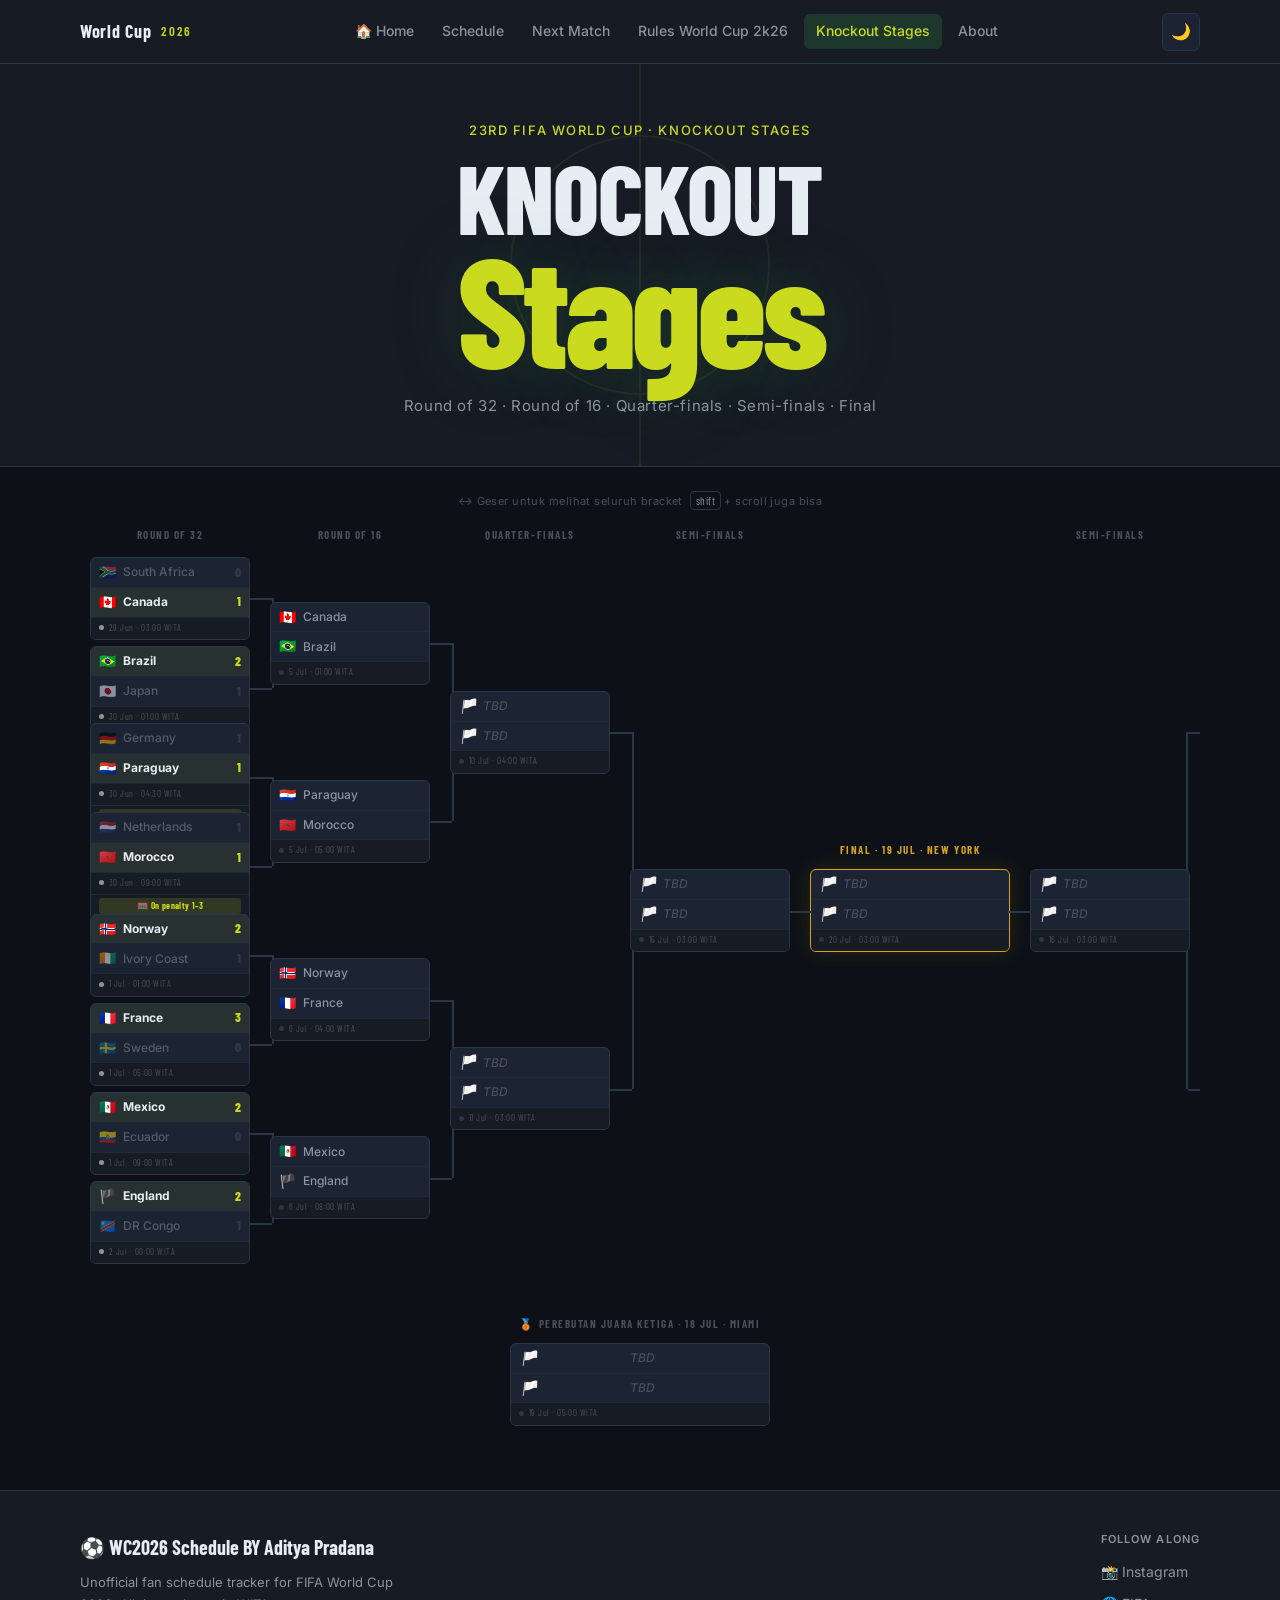
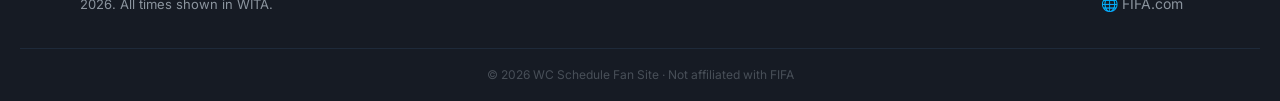
==== commit b1f01d90: "35" ====
--- a/knockout.html
+++ b/knockout.html
@@ -471,7 +471,7 @@
       // Penalty note
       const hasPens = done && ph != null && pa != null && hs === as_;
       const penBadge = hasPens
-        ? `<span class="bk-pen">🥅 Menang adu penalti ${ph}–${pa}</span>`
+        ? `<span class="bk-pen">🥅 On penalty ${ph}–${pa}</span>`
         : '';
 
       const cardCls = 'bk-match' + (isFinal ? ' is-final' : '');
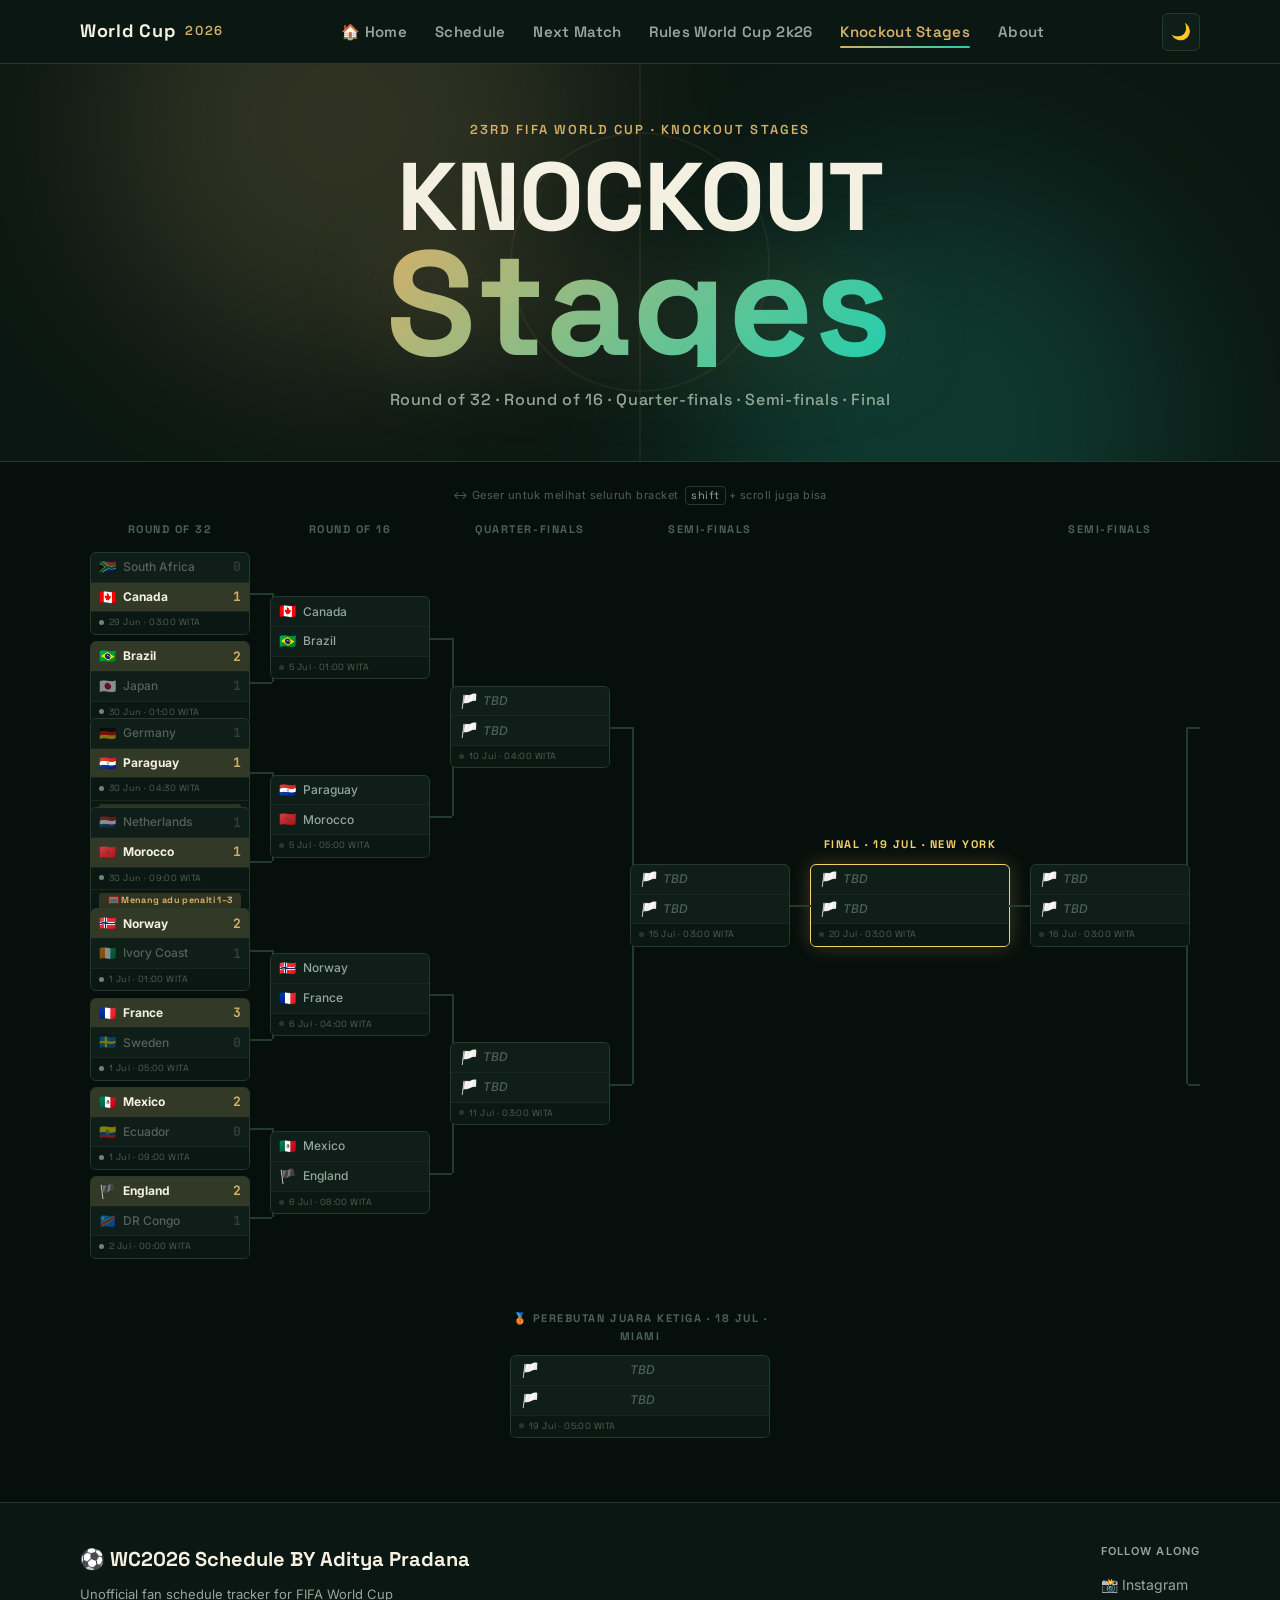
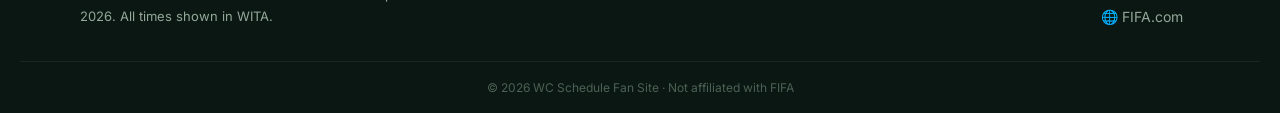
==== commit 376d660b: "css" ====
--- a/knockout.html
+++ b/knockout.html
@@ -11,7 +11,7 @@
   <link rel="stylesheet" href="style.css" />
   <link rel="preconnect" href="https://fonts.googleapis.com" />
   <link rel="preconnect" href="https://fonts.gstatic.com" crossorigin />
-  <link href="https://fonts.googleapis.com/css2?family=Barlow+Condensed:wght@600;700;800&family=Inter:wght@400;500;600&display=swap" rel="stylesheet" />
+  <link href="https://fonts.googleapis.com/css2?family=Space+Grotesk:wght@500;600;700&family=Inter:wght@400;500;600;700&family=JetBrains+Mono:wght@500;600;700&display=swap" rel="stylesheet" />
   <style>
     .ko-section { padding: 24px 0 64px; }
 
@@ -152,7 +152,7 @@
       overflow: hidden;
       transition: border-color var(--transition), background var(--transition), transform var(--transition);
     }
-    .bk-match:hover { border-color: var(--accent); background: var(--bg-card-hover); transform: translateY(-1px); }
+    .bk-match:hover { border-color: var(--accent); background: var(--bg-card-hover); transform: translateY(-1px); box-shadow: 0 0 18px var(--accent-glow); }
     .bk-match.is-final { border-color: var(--gold); box-shadow: 0 0 20px var(--gold-glow); }
 
     .bk-row {
@@ -166,16 +166,16 @@
       line-height: 1.2;
     }
     .bk-row + .bk-row { border-top: 1px solid var(--border-subtle); }
-    .bk-row.winner { color: var(--text); font-weight: 700; background: rgba(202,218,31,.07); }
+    .bk-row.winner { color: var(--text); font-weight: 700; background: var(--accent-glow); }
     .bk-row.loser  { opacity: .5; }
     .bk-row.tbd    { color: var(--text-dimmer); font-style: italic; }
 
     .bk-flag  { font-size: 14px; flex-shrink: 0; width: 18px; }
     .bk-name  { flex: 1; min-width: 0; white-space: nowrap; overflow: hidden; text-overflow: ellipsis; }
     .bk-score {
-      font-family: var(--font-display);
+      font-family: var(--font-mono);
       font-size: 13px;
-      font-weight: 800;
+      font-weight: 700;
       color: var(--text-dimmer);
       min-width: 14px;
       text-align: right;
@@ -211,7 +211,7 @@
     }
     .bk-pen {
       display: block;
-      background: rgba(202,218,31,.15);
+      background: var(--accent-glow);
       color: var(--accent);
       border-radius: 3px;
       padding: 2px 6px;
@@ -246,6 +246,11 @@
       border-radius: var(--radius);
       box-shadow: 0 0 40px var(--gold-glow);
       width: 100%;
+      animation: champion-pulse 3s ease-in-out infinite;
+    }
+    @keyframes champion-pulse {
+      0%, 100% { box-shadow: 0 0 40px var(--gold-glow); }
+      50%      { box-shadow: 0 0 60px var(--gold-glow); }
     }
     .ko-champion-trophy { font-size: 40px; margin-bottom: 6px; }
     .ko-champion-label {
@@ -353,6 +358,7 @@
     <p class="footer-copy">© 2026 WC Schedule Fan Site · Not affiliated with FIFA</p>
   </footer>
 
+  <script src="matches-data.js"></script>
   <script>
     // Theme
     const themeToggle = document.getElementById('themeToggle');
@@ -471,7 +477,7 @@
       // Penalty note
       const hasPens = done && ph != null && pa != null && hs === as_;
       const penBadge = hasPens
-        ? `<span class="bk-pen">🥅 On penalty ${ph}–${pa}</span>`
+        ? `<span class="bk-pen">🥅 Menang adu penalti ${ph}–${pa}</span>`
         : '';
 
       const cardCls = 'bk-match' + (isFinal ? ' is-final' : '');
@@ -515,8 +521,13 @@
     async function loadBracket() {
       const container = document.getElementById('bracketContainer');
       try {
-        const res = await fetch('matches.json');
-        const data = await res.json();
+        // Prefer embedded data (matches-data.js) so this works when the file
+        // is opened directly from disk, where fetch() is blocked by CORS.
+        let data = window.__MATCHES_DATA__;
+        if (!data) {
+          const res = await fetch('matches.json');
+          data = await res.json();
+        }
 
         const rawById = {};
         data.matches.forEach(m => { rawById[m.id] = m; });
--- a/style.css
+++ b/style.css
@@ -11,63 +11,98 @@
 
 html { scroll-behavior: smooth; }
 
-/* ── DESIGN TOKENS — DARK THEME (default) ── */
+/* ── DESIGN TOKENS — DARK THEME (default) ──
+   "Trofi Malam" (Trophy Night) — a premium match-night broadcast aesthetic:
+   deep pitch-emerald black evokes a stadium at night, warm ivory type reads
+   like matchday programme paper, and a refined trophy-gold accent (paired
+   with a cool floodlight-teal partner) replaces flat neon with something
+   that feels earned — like silverware, not a HUD. Geometric Space Grotesk
+   carries headlines; JetBrains Mono is reserved for live data (scores,
+   countdowns, match clock) so the numbers that change in real time read
+   like a digital scoreboard. */
 :root {
-  --bg:           #0d1117;
-  --bg-surface:   #161b24;
-  --bg-card:      #1c2333;
-  --bg-card-hover:#212c42;
-  --border:       #2a3547;
-  --border-subtle:#1e2a3a;
-
-  --text:         #e6edf3;
-  --text-muted:   #8b949e;
-  --text-dimmer:  #484f58;
-
-  /* Pitch green as the signature accent */
-  --accent:       #cada1f;
-  --accent-glow:  rgba(63,185,80,.18);
-  --accent-dark:  #2ea043;
-
-  --gold:         #d4a017;
-  --gold-glow:    rgba(212,160,23,.15);
-
-  --live:         #f85149;
-  --upcoming:     #3fb950;
-  --finished:     #8b949e;
+  --bg:           #070f0c;
+  --bg-surface:   #0b1712;
+  --bg-card:      #0f1e18;
+  --bg-card-hover:#16281f;
+  --border:       #223b2d;
+  --border-subtle:#17281f;
+
+  --text:         #f4f0e2;
+  --text-muted:   #93a89a;
+  --text-dimmer:  #4c6156;
+
+  /* Trophy gold is the primary signature — teal is its cool, futuristic partner */
+  --accent:       #d4af6a;
+  --accent-2:     #1fcfae;
+  --accent-glow:  rgba(212,175,106,.18);
+  --accent-dark:  #a3813f;
+  --accent-gradient: linear-gradient(135deg, var(--accent), var(--accent-2));
+
+  --gold:         #f4cf6b;
+  --gold-glow:    rgba(244,207,107,.22);
+
+  --live:         #ff4d5e;
+  --live-glow:    rgba(255,77,94,.22);
+  --upcoming:     #1fcfae;
+  --finished:     #6b8578;
 
   --header-h:     64px;
   --radius:       10px;
   --radius-sm:    6px;
-  --shadow:       0 4px 24px rgba(0,0,0,.45);
-  --shadow-card:  0 2px 12px rgba(0,0,0,.3);
-
-  --font-display: 'Barlow Condensed', 'Arial Narrow', sans-serif;
+  --shadow:       0 4px 28px rgba(0,0,0,.55);
+  --shadow-card:  0 2px 14px rgba(0,0,0,.4);
+
+  /* Space Grotesk: geometric, modern-futuristic display face for headlines,
+     nav, labels and stage tags — replaces the old Orbitron/Rajdhani pairing.
+     JetBrains Mono: monospace scoreboard face, used only for live/changing
+     data (scores, countdown, match clock) — the site's signature detail.
+     Inter: body copy. */
+  --font-hero:    'Space Grotesk', 'Inter', sans-serif;
+  --font-display: 'Space Grotesk', 'Inter', sans-serif;
   --font-body:    'Inter', system-ui, sans-serif;
+  --font-mono:    'JetBrains Mono', 'Space Mono', monospace;
 
   --transition:   0.2s ease;
+  --transition-slow: 0.5s cubic-bezier(.16,1,.3,1);
 }
 
 /* ── LIGHT THEME ── */
 [data-theme="light"] {
-  --bg:           #f0f4f8;
+  --bg:           #f7f4ea;
   --bg-surface:   #ffffff;
   --bg-card:      #ffffff;
-  --bg-card-hover:#f7fafc;
-  --border:       #d0d7de;
-  --border-subtle:#e8ecf0;
-
-  --text:         #1a2332;
-  --text-muted:   #57606a;
-  --text-dimmer:  #b0b8c2;
-
-  --accent:       #1a7f37;
-  --accent-glow:  rgba(26,127,55,.12);
-  --accent-dark:  #116329;
-
-  --gold:         #b08000;
-  --shadow:       0 4px 24px rgba(0,0,0,.08);
-  --shadow-card:  0 2px 8px rgba(0,0,0,.06);
+  --bg-card-hover:#f2eee0;
+  --border:       #ddd4b8;
+  --border-subtle:#ece7d6;
+
+  --text:         #101d17;
+  --text-muted:   #52645a;
+  --text-dimmer:  #a3ac9f;
+
+  --accent:       #9c7a2e;
+  --accent-2:     #0e9a82;
+  --accent-glow:  rgba(156,122,46,.14);
+  --accent-dark:  #7a5f22;
+  --accent-gradient: linear-gradient(135deg, var(--accent), var(--accent-2));
+
+  --gold:         #ad8321;
+  --gold-glow:    rgba(173,131,33,.16);
+  --live:         #d1293f;
+  --live-glow:    rgba(209,41,63,.16);
+
+  --shadow:       0 4px 24px rgba(20,30,60,.08);
+  --shadow-card:  0 2px 10px rgba(20,30,60,.06);
+}
+
+/* Respect reduced-motion preference across every animation added below */
+@media (prefers-reduced-motion: reduce) {
+  *, *::before, *::after {
+    animation-duration: .01ms !important;
+    animation-iteration-count: 1 !important;
+    transition-duration: .01ms !important;
+    scroll-behavior: auto !important;
+  }
 }
 
 /* ── ACCESSIBILITY ── */
@@ -101,6 +136,17 @@
 }
 
 .hidden { display: none !important; }
+
+/* Scroll-reveal: subtle fade-up applied via IntersectionObserver in script.js */
+.reveal {
+  opacity: 0;
+  transform: translateY(16px);
+  transition: opacity .6s cubic-bezier(.16,1,.3,1), transform .6s cubic-bezier(.16,1,.3,1);
+}
+.reveal.is-visible {
+  opacity: 1;
+  transform: translateY(0);
+}
 
 /* ── HEADER ── */
 .site-header {
@@ -147,18 +193,29 @@
 /* Nav */
 .nav-links { display: flex; gap: 4px; }
 .nav-link {
-  font-size: 14px;
-  font-weight: 500;
+  position: relative;
+  font-family: var(--font-display);
+  font-size: 15px;
+  font-weight: 600;
+  letter-spacing: .02em;
   color: var(--text-muted);
   padding: 6px 12px;
   border-radius: var(--radius-sm);
-  transition: background var(--transition), color var(--transition);
-}
-.nav-link:hover, .nav-link.active {
-  color: var(--text);
-  background: var(--accent-glow);
-  text-decoration: none;
-}
+  transition: color var(--transition);
+}
+.nav-link::after {
+  content: '';
+  position: absolute;
+  left: 12px; right: 12px; bottom: 2px;
+  height: 2px;
+  background: var(--accent-gradient);
+  border-radius: 2px;
+  transform: scaleX(0);
+  transform-origin: left;
+  transition: transform var(--transition-slow);
+}
+.nav-link:hover, .nav-link.active { color: var(--text); text-decoration: none; }
+.nav-link:hover::after, .nav-link.active::after { transform: scaleX(1); }
 .nav-link.active { color: var(--accent); }
 
 /* Theme toggle */
@@ -170,9 +227,11 @@
   display: flex; align-items: center; justify-content: center;
   cursor: pointer;
   font-size: 16px;
-  transition: background var(--transition), border-color var(--transition);
-}
-.theme-toggle:hover { background: var(--bg-card-hover); border-color: var(--accent); }
+  transition: background var(--transition), border-color var(--transition), box-shadow var(--transition);
+}
+.theme-toggle:hover { background: var(--bg-card-hover); border-color: var(--accent); box-shadow: 0 0 16px var(--accent-glow); }
+.theme-icon { display: inline-block; transition: transform var(--transition-slow); }
+.theme-toggle:active .theme-icon { transform: rotate(200deg) scale(.85); }
 
 /* ── HERO ── */
 .hero {
@@ -184,6 +243,34 @@
   border-bottom: 1px solid var(--border);
 }
 
+/* Ambient floodlight glow — two soft blurred orbs drifting slowly behind
+   the hero, like stadium floodlights bleeding into a night sky. */
+.hero::before, .hero::after {
+  content: '';
+  position: absolute;
+  width: 480px; height: 480px;
+  border-radius: 50%;
+  filter: blur(90px);
+  opacity: .18;
+  pointer-events: none;
+  z-index: 0;
+  animation: floodlight-drift 26s ease-in-out infinite;
+}
+.hero::before {
+  background: var(--accent);
+  top: -180px; left: 8%;
+}
+.hero::after {
+  background: var(--accent-2);
+  bottom: -200px; right: 8%;
+  animation-delay: -13s;
+  animation-direction: reverse;
+}
+@keyframes floodlight-drift {
+  0%, 100% { transform: translate(0, 0) scale(1); }
+  50%      { transform: translate(40px, 30px) scale(1.12); }
+}
+
 /* Pitch lines background decoration */
 .pitch-lines {
   position: absolute;
@@ -193,6 +280,7 @@
   justify-content: center;
   pointer-events: none;
   opacity: .07;
+  z-index: 0;
 }
 .pitch-line {
   position: absolute;
@@ -211,9 +299,10 @@
 .hero-content { position: relative; z-index: 1; }
 
 .hero-eyebrow {
+  font-family: var(--font-display);
   font-size: 13px;
-  font-weight: 500;
-  letter-spacing: .12em;
+  font-weight: 600;
+  letter-spacing: .16em;
   text-transform: uppercase;
   color: var(--accent);
   margin-bottom: 12px;
@@ -229,24 +318,50 @@
 }
 .heading-big {
   font-size: clamp(52px, 8vw, 96px);
-  font-weight: 800;
+  font-weight: 700;
   letter-spacing: -.01em;
   color: var(--text);
   text-transform: uppercase;
 }
-/* The year is the signature element: large, green, offset */
+/* The year is the signature element: large, holographic, with a scanline
+   sweep that plays once on load then loops very slowly — like a broadcast
+   scoreboard powering on. */
 .heading-year {
-  font-size: clamp(80px, 14vw, 156px);
+  position: relative;
+  font-family: var(--font-hero);
+  font-size: clamp(72px, 13vw, 148px);
   font-weight: 800;
-  letter-spacing: -.03em;
-  color: var(--accent);
+  letter-spacing: .01em;
   line-height: .85;
-  text-shadow: 0 0 80px var(--accent-glow);
+  background: var(--accent-gradient);
+  -webkit-background-clip: text;
+  background-clip: text;
+  color: transparent;
+  filter: drop-shadow(0 0 46px var(--accent-glow));
+  display: inline-block;
+}
+.heading-year::after {
+  content: '';
+  position: absolute;
+  inset: 0;
+  background: linear-gradient(100deg, transparent 40%, rgba(255,255,255,.85) 50%, transparent 60%);
+  -webkit-background-clip: text;
+  background-clip: text;
+  color: transparent;
+  background-size: 260% 100%;
+  background-position: 130% 0;
+  animation: hero-scan 7s ease-in-out .6s infinite;
+}
+@keyframes hero-scan {
+  0%, 65%, 100% { background-position: 130% 0; }
+  35%           { background-position: -30% 0; }
 }
 
 .hero-sub {
   margin-top: 20px;
-  font-size: 15px;
+  font-family: var(--font-display);
+  font-size: 16px;
+  font-weight: 500;
   color: var(--text-muted);
   letter-spacing: .04em;
 }
@@ -270,7 +385,7 @@
   height: 8px;
   border-radius: 50%;
   background: var(--live);
-  animation: blink 1.4s ease-in-out infinite;
+  animation: radar-dot 1.4s ease-in-out infinite;
 }
 .live-grid {
   display: grid;
@@ -279,12 +394,15 @@
   margin-bottom: 8px;
 }
 .live-card {
+  position: relative;
   background: var(--bg-card);
   border: 1px solid var(--live);
-  box-shadow: 0 0 0 1px rgba(248,81,73,.08), var(--shadow-card);
+  box-shadow: 0 0 0 1px var(--live-glow), 0 0 24px var(--live-glow), var(--shadow-card);
   border-radius: var(--radius-sm);
   padding: 14px 16px;
-}
+  transition: transform var(--transition-slow);
+}
+.live-card:hover { transform: translateY(-2px); }
 .live-card-top {
   display: flex;
   align-items: center;
@@ -292,16 +410,25 @@
   margin-bottom: 10px;
 }
 .live-dot {
+  position: relative;
   width: 6px; height: 6px; border-radius: 50%;
   background: var(--live);
-  animation: blink 1.4s ease-in-out infinite;
+  animation: radar-dot 1.4s ease-in-out infinite;
   flex-shrink: 0;
 }
+.live-dot::after {
+  content: '';
+  position: absolute;
+  inset: 0;
+  border-radius: 50%;
+  border: 1px solid var(--live);
+  animation: radar-ping 1.4s ease-out infinite;
+}
 .live-minute {
-  font-family: var(--font-display);
+  font-family: var(--font-mono);
   font-size: 11px;
-  font-weight: 800;
-  letter-spacing: .06em;
+  font-weight: 700;
+  letter-spacing: .04em;
   color: var(--live);
 }
 .live-stage {
@@ -332,9 +459,9 @@
   text-overflow: ellipsis;
 }
 .live-score {
-  font-family: var(--font-display);
-  font-size: 20px;
-  font-weight: 800;
+  font-family: var(--font-mono);
+  font-size: 18px;
+  font-weight: 700;
   color: var(--live);
   flex-shrink: 0;
   padding: 0 6px;
@@ -351,7 +478,7 @@
   font-weight: 700;
   letter-spacing: .04em;
   color: var(--accent);
-  background: rgba(202,218,31,.15);
+  background: var(--accent-glow);
   border-radius: 20px;
   padding: 2px 8px;
 }
@@ -380,15 +507,20 @@
   box-shadow: var(--shadow-card);
   position: relative;
   overflow: hidden;
-}
-
-/* Green left accent bar */
+  transition: box-shadow var(--transition), border-color var(--transition);
+}
+.next-match-card:hover {
+  border-color: var(--accent);
+  box-shadow: var(--shadow-card), 0 0 32px var(--accent-glow);
+}
+
+/* Gradient floodlight accent bar */
 .next-match-card::before {
   content: '';
   position: absolute;
   left: 0; top: 0; bottom: 0;
   width: 4px;
-  background: var(--accent);
+  background: var(--accent-gradient);
   border-radius: var(--radius) 0 0 var(--radius);
 }
 
@@ -470,30 +602,35 @@
   padding: 14px 20px;
   text-align: center;
   min-width: 76px;
-}
+  transition: border-color var(--transition), box-shadow var(--transition);
+}
+.countdown-unit:hover { border-color: var(--accent); box-shadow: 0 0 20px var(--accent-glow); }
 .cd-num {
   display: block;
-  font-family: var(--font-display);
-  font-size: 36px;
+  font-family: var(--font-mono);
+  font-size: 32px;
   font-weight: 700;
   color: var(--accent);
   line-height: 1;
+  text-shadow: 0 0 18px var(--accent-glow);
 }
 .cd-label {
   display: block;
+  font-family: var(--font-display);
   font-size: 11px;
-  font-weight: 500;
-  letter-spacing: .1em;
+  font-weight: 600;
+  letter-spacing: .12em;
   text-transform: uppercase;
   color: var(--text-muted);
-  margin-top: 4px;
+  margin-top: 6px;
 }
 .countdown-sep {
-  font-family: var(--font-display);
-  font-size: 28px;
-  font-weight: 700;
-  color: var(--text-dimmer);
+  font-family: var(--font-mono);
+  font-size: 26px;
+  font-weight: 700;
+  color: var(--accent);
   padding-bottom: 18px;
+  animation: radar-dot 1.4s steps(1) infinite;
 }
 
 /* Loading pulse */
@@ -621,6 +758,7 @@
 
 /* ── MATCH CARD ── */
 .match-card {
+  position: relative;
   background: var(--bg-card);
   border: 1px solid var(--border);
   border-radius: var(--radius);
@@ -629,7 +767,7 @@
   box-shadow: var(--shadow-card);
   display: flex;
   flex-direction: column;
-  transition: transform var(--transition), box-shadow var(--transition), border-color var(--transition);
+  transition: transform var(--transition-slow), box-shadow var(--transition), border-color var(--transition);
   cursor: default;
   role: listitem;
   animation: fadeIn .35s ease both;
@@ -637,22 +775,37 @@
 @keyframes fadeIn { from{opacity:0;transform:translateY(10px)} to{opacity:1;transform:translateY(0)} }
 
 .match-card:hover {
-  transform: translateY(-3px);
-  box-shadow: 0 8px 32px rgba(0,0,0,.4);
+  transform: translateY(-4px);
+  box-shadow: 0 12px 36px rgba(0,0,0,.45), 0 0 0 1px var(--accent);
   border-color: var(--accent);
 }
+
+/* Corner scan-tick — a small broadcast-HUD accent that lights up on hover */
+.match-card::after {
+  content: '';
+  position: absolute;
+  top: 0; left: 0;
+  width: 18px; height: 18px;
+  border-top: 2px solid var(--accent);
+  border-left: 2px solid var(--accent);
+  border-radius: var(--radius) 0 0 0;
+  opacity: 0;
+  transition: opacity var(--transition);
+  pointer-events: none;
+}
+.match-card:hover::after { opacity: 1; }
 
 /* Card top strip: stage colour coding */
 .card-stage-bar {
-  height: 4px;
+  height: 3px;
   width: 100%;
-  background: var(--accent);
+  background: var(--accent-gradient);
 }
 .card-stage-bar.final    { background: var(--gold); }
-.card-stage-bar.semi     { background: #a371f7; }
-.card-stage-bar.quarter  { background: #58a6ff; }
-.card-stage-bar.r16      { background: #f0883e; }
-.card-stage-bar.r32      { background: #d29922; }
+.card-stage-bar.semi     { background: #c0ac7b; }
+.card-stage-bar.quarter  { background: #8bb88c; }
+.card-stage-bar.r16      { background: #55c39d; }
+.card-stage-bar.r32      { background: var(--accent-2); }
 
 .card-body { padding: 16px 18px; flex: 1; }
 
@@ -683,17 +836,43 @@
 
 /* Status pill */
 .status-pill {
-  font-size: 10px;
+  position: relative;
+  font-family: var(--font-display);
+  font-size: 11px;
   font-weight: 700;
   letter-spacing: .08em;
   text-transform: uppercase;
-  padding: 3px 9px;
+  padding: 3px 9px 3px 20px;
   border-radius: 20px;
 }
-.status-upcoming { background: rgba(63,185,80,.12); color: var(--upcoming); }
-.status-live      { background: rgba(248,81,73,.15); color: var(--live); animation: blink 1.4s ease-in-out infinite; }
-.status-finished  { background: rgba(139,148,158,.12); color: var(--finished); }
-@keyframes blink { 0%,100%{opacity:1} 50%{opacity:.5} }
+.status-pill::before {
+  content: '';
+  position: absolute;
+  left: 9px; top: 50%;
+  width: 6px; height: 6px;
+  margin-top: -3px;
+  border-radius: 50%;
+  background: currentColor;
+}
+.status-upcoming { background: rgba(31,207,174,.12); color: var(--upcoming); }
+.status-finished  { background: rgba(107,133,120,.16); color: var(--finished); }
+.status-live      { background: var(--live-glow); color: var(--live); }
+.status-live::before { animation: radar-dot 1.6s ease-in-out infinite; }
+.status-live::after {
+  content: '';
+  position: absolute;
+  left: 9px; top: 50%;
+  width: 6px; height: 6px;
+  margin-top: -3px;
+  border-radius: 50%;
+  border: 1px solid var(--live);
+  animation: radar-ping 1.6s ease-out infinite;
+}
+@keyframes radar-dot { 0%,100% { opacity: 1; } 50% { opacity: .55; } }
+@keyframes radar-ping {
+  0%   { transform: scale(1);   opacity: .8; }
+  100% { transform: scale(2.6); opacity: 0;  }
+}
 
 /* Teams row */
 .card-teams {
@@ -980,11 +1159,11 @@
   padding: 0 8px;
 }
 .card-score {
-  font-family: var(--font-display);
-  font-size: 26px;
-  font-weight: 800;
+  font-family: var(--font-mono);
+  font-size: 24px;
+  font-weight: 700;
   color: var(--accent);
-  letter-spacing: .03em;
+  letter-spacing: 0;
   white-space: nowrap;
 }
 
@@ -995,7 +1174,7 @@
   font-weight: 700;
   letter-spacing: .04em;
   color: var(--accent);
-  background: rgba(202,218,31,.15);
+  background: var(--accent-glow);
   border-radius: 20px;
   padding: 2px 8px;
   white-space: nowrap;
@@ -1004,7 +1183,7 @@
 
 /* Highlight the team that advanced via penalties */
 .card-team.is-pen-winner .card-team-name { color: var(--accent); }
-.card-team.is-pen-winner .card-flag { filter: drop-shadow(0 0 4px var(--gold-glow, rgba(202,218,31,.4))); }
+.card-team.is-pen-winner .card-flag { filter: drop-shadow(0 0 4px var(--gold-glow)); }
 
 /* ── FILTERS (UPDATED) ── */
 .filters-bar {
@@ -1058,7 +1237,7 @@
 .filter-select:hover { border-color: var(--text-dimmer); background-color: var(--bg-card-hover); }
 .filter-select:focus { outline: none; border-color: var(--accent); box-shadow: 0 0 0 3px var(--accent-glow); }
 .filter-select option { background: var(--bg-card); color: var(--text); padding: 8px; }
-.filter-select option:checked { background: var(--accent); color: #0d1117; }
+.filter-select option:checked { background: var(--accent); color: var(--bg); }
 .filter-date { padding-right: 12px; background-image: none; color-scheme: dark; }
 .btn-reset {
   padding: 10px 18px;
@@ -1081,7 +1260,15 @@
 .rules-hero { padding: 56px 20px 48px; }
 .rules-section { padding: 40px 0 60px; }
 .rules-grid { display: grid; gap: 20px; }
+.rules-grid .rule-card:nth-child(1) { transition-delay: 0s; }
+.rules-grid .rule-card:nth-child(2) { transition-delay: .06s; }
+.rules-grid .rule-card:nth-child(3) { transition-delay: .12s; }
+.rules-grid .rule-card:nth-child(4) { transition-delay: .18s; }
+.rules-grid .rule-card:nth-child(5) { transition-delay: .24s; }
+.rules-grid .rule-card:nth-child(6) { transition-delay: .3s; }
+.rules-grid .rule-card:nth-child(7) { transition-delay: .36s; }
 .rule-card {
+  position: relative;
   display: flex;
   gap: 20px;
   background: var(--bg-card);
@@ -1089,9 +1276,20 @@
   border-radius: var(--radius);
   padding: 24px;
   box-shadow: var(--shadow-card);
-  transition: border-color var(--transition), background var(--transition);
-}
-.rule-card:hover { border-color: var(--accent); background: var(--bg-card-hover); }
+  overflow: hidden;
+  transition: border-color var(--transition), background var(--transition), transform var(--transition);
+}
+.rule-card::before {
+  content: '';
+  position: absolute;
+  left: 0; top: 0; bottom: 0;
+  width: 3px;
+  background: var(--accent-gradient);
+  opacity: .55;
+  transition: opacity var(--transition);
+}
+.rule-card:hover { border-color: var(--accent); background: var(--bg-card-hover); transform: translateY(-2px); }
+.rule-card:hover::before { opacity: 1; }
 .rule-num { flex-shrink: 0; font-family: var(--font-display); font-size: 40px; font-weight: 800; line-height: 1; color: var(--accent); text-shadow: 0 0 40px var(--accent-glow); min-width: 60px; }
 .rule-body { flex: 1; min-width: 0; }
 .rule-title { font-family: var(--font-display); font-size: 20px; font-weight: 700; color: var(--text); margin-bottom: 12px; }
@@ -1129,8 +1327,3 @@
 .hero-rules-link + .hero-rules-link { margin-top: 10px; }
 .hero-ko-link { color: var(--gold) !important; border-color: var(--gold) !important; }
 .hero-ko-link:hover { background: var(--gold) !important; color: var(--bg) !important; box-shadow: 0 0 24px var(--gold-glow) !important; }
-
-/* ── REDUCED MOTION ── */
-@media (prefers-reduced-motion: reduce) {
-  *, *::before, *::after { animation-duration: 0.01ms !important; transition-duration: 0.01ms !important; }
-}
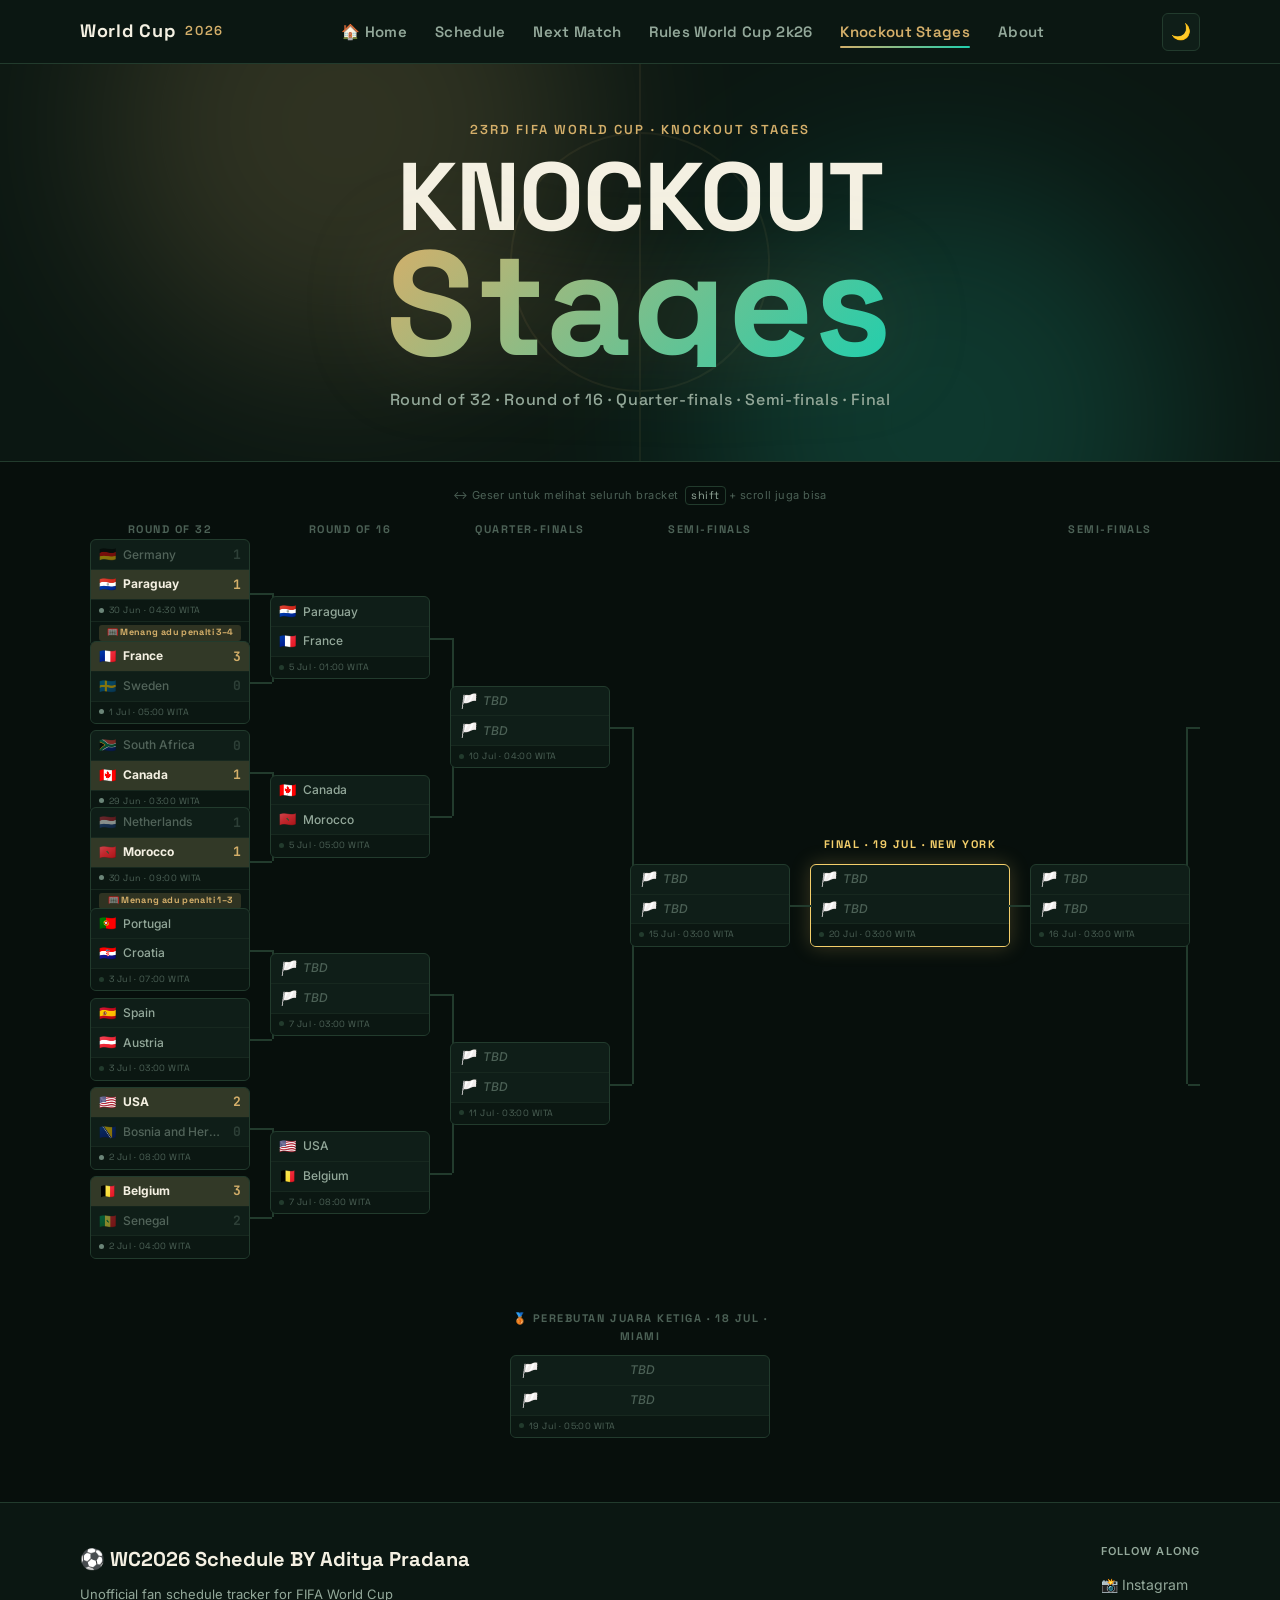
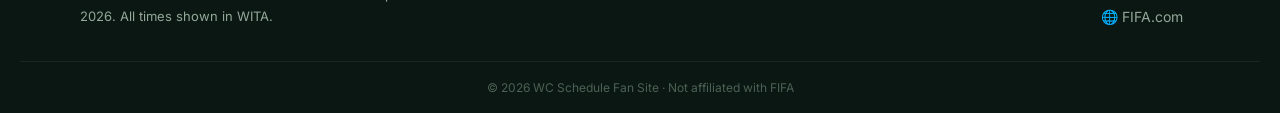
==== commit 9816a315: "12" ====
--- a/knockout.html
+++ b/knockout.html
@@ -447,6 +447,47 @@
       return { resolveMatch };
     }
 
+    /**
+     * TRUE BRACKET ORDER
+     * ─────────────────────────────────────────────────────────
+     * The visual bracket connects boxes purely by their position in each
+     * round's array (box 0+1 merge into the next round's box 0, box 2+3
+     * into box 1, etc.) — it does NOT look at the W##/L## reference data
+     * to decide *which* boxes visually merge. That only lines up correctly
+     * if each round's array is ordered so that the two matches feeding a
+     * given next-round match are adjacent to each other.
+     *
+     * Sorting by id does not guarantee that (e.g. match 89 might be fed by
+     * matches 74 and 77, not 73 and 74). So instead we walk the bracket
+     * top-down from the Final, following each match's actual W##/L##
+     * references, to produce the correct order for every round.
+     */
+    function getSourceIds(raw) {
+      const ids = [];
+      for (const side of ['homeTeam', 'awayTeam']) {
+        const t = (raw && (raw[side] || raw[side === 'homeTeam' ? 'home' : 'away'])) || null;
+        const m = t && /^[WL](\d+)$/.exec(t.name || '');
+        if (m) ids.push(parseInt(m[1], 10));
+      }
+      return ids;
+    }
+
+    function buildBracketOrder(rootId, rawById) {
+      const levels = []; // levels[0] = round just below root, levels[1] = round below that, etc.
+      let current = [rootId];
+      while (true) {
+        const next = [];
+        for (const id of current) {
+          const src = getSourceIds(rawById[id]);
+          if (src.length === 2) next.push(...src);
+        }
+        if (next.length === 0) break;
+        levels.push(next);
+        current = next;
+      }
+      return levels;
+    }
+
     function bracketCard(m, isFinal) {
       if (!m) {
         return `<div class="bk-match">
@@ -533,17 +574,21 @@
         data.matches.forEach(m => { rawById[m.id] = m; });
         const { resolveMatch } = buildResolver(rawById);
 
-        const byStage = s => data.matches
-          .filter(m => m.stage === s)
-          .sort((a, b) => a.id - b.id)
-          .map(m => resolveMatch(m.id));
-
-        const R32 = byStage('Round of 32');
-        const R16 = byStage('Round of 16');
-        const QF  = byStage('Quarter-finals');
-        const SF  = byStage('Semi-finals');
         const finRaw = data.matches.find(m => m.stage === 'Final');
         const thdRaw = data.matches.find(m => m.stage === 'Third Place Match');
+
+        // Walk down from the Final through its real W##/L## references so
+        // each round's array is ordered to match the actual bracket wiring
+        // (see buildBracketOrder above) — not just sorted by id.
+        const order = finRaw ? buildBracketOrder(finRaw.id, rawById) : [];
+        const [sfIds, qfIds, r16Ids, r32Ids] = order;
+
+        const idsToMatches = ids => (ids || []).map(id => resolveMatch(id));
+
+        const R32 = idsToMatches(r32Ids);
+        const R16 = idsToMatches(r16Ids);
+        const QF  = idsToMatches(qfIds);
+        const SF  = idsToMatches(sfIds);
         const FIN = finRaw ? resolveMatch(finRaw.id) : null;
         const THD = thdRaw ? resolveMatch(thdRaw.id) : null;
 
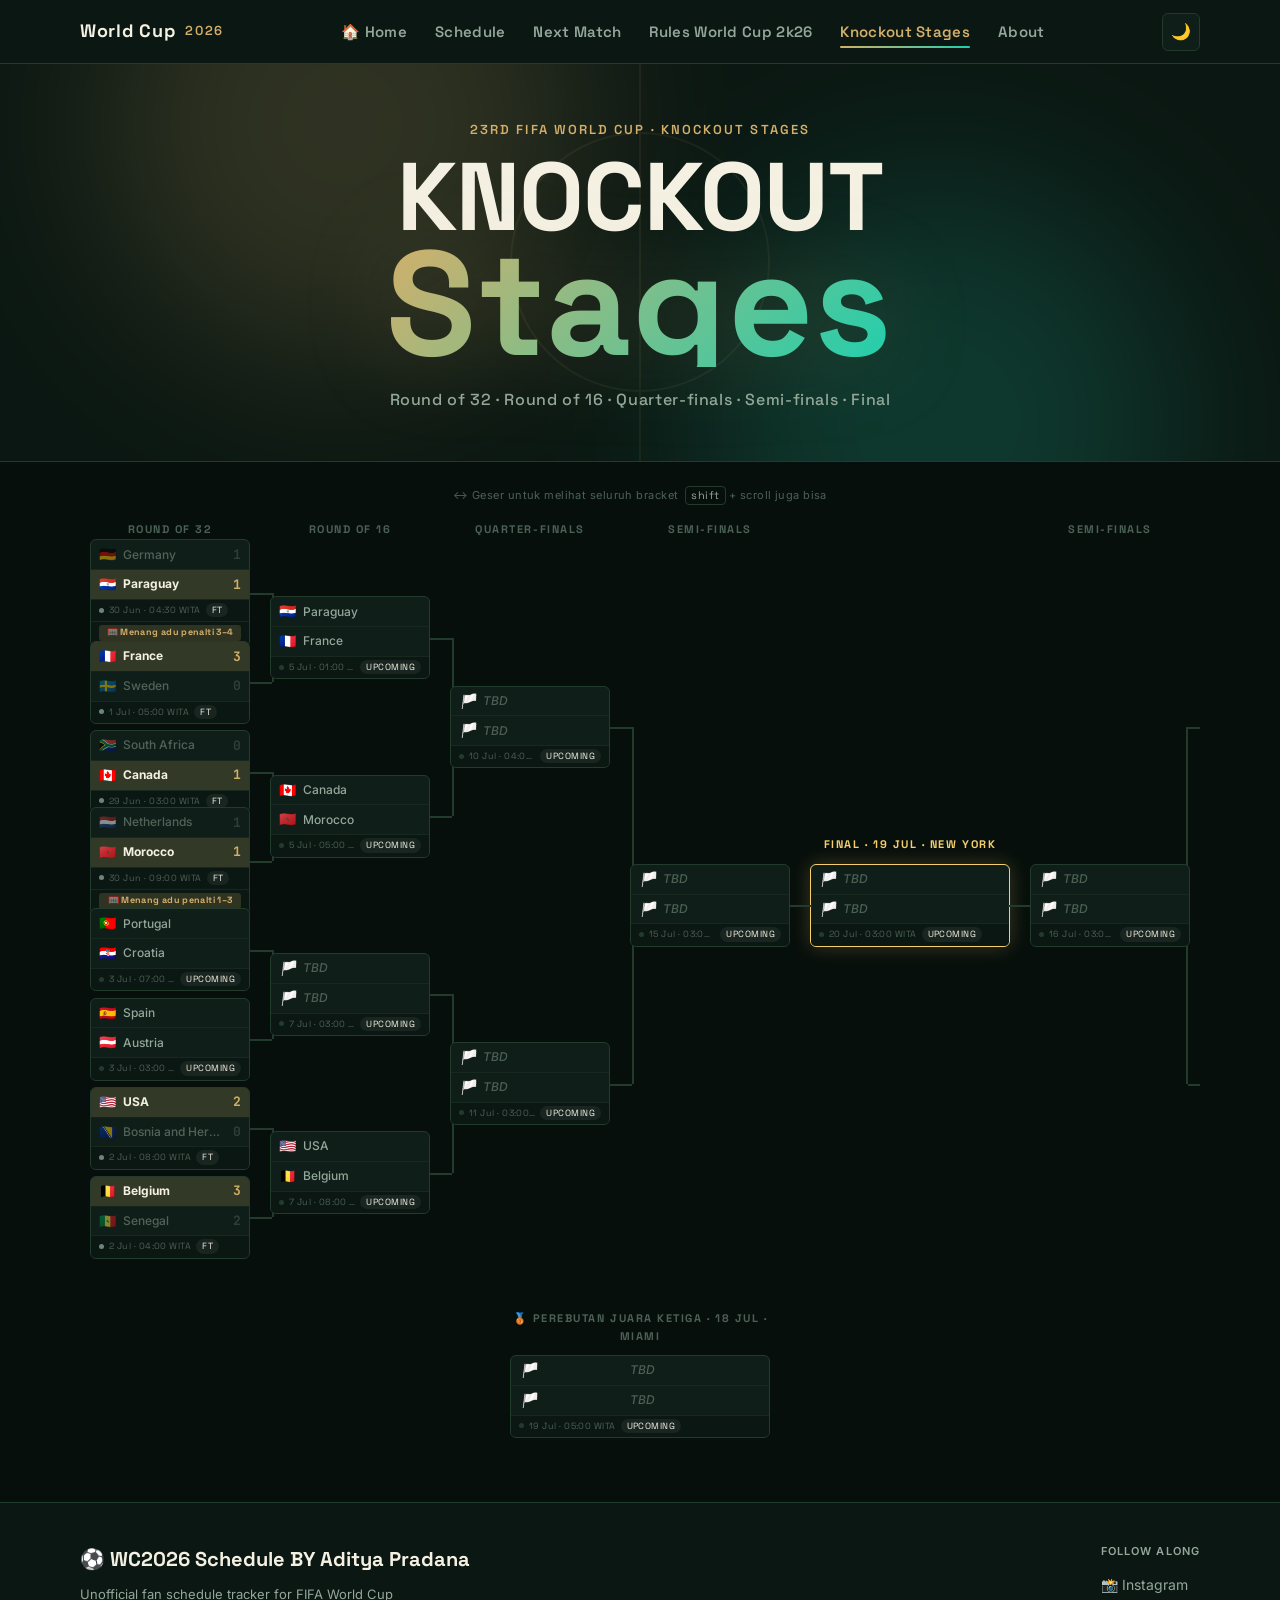
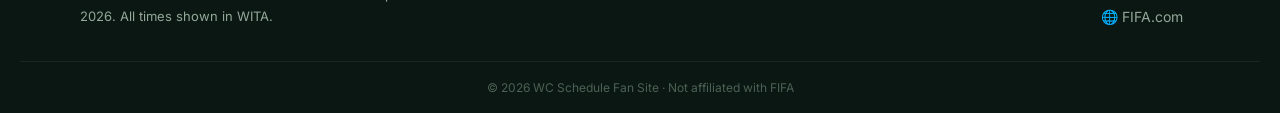
==== commit 6f24f0b5: "333" ====
--- a/knockout.html
+++ b/knockout.html
@@ -196,7 +196,9 @@
       border-top: 1px solid var(--border-subtle);
       background: var(--bg-surface);
     }
+    .bk-meta { display: flex; align-items: center; gap: 5px; font-size: 9px; color: var(--text-dimmer); padding: 3px 8px 4px; font-family: var(--font-display); letter-spacing: .05em; border-top: 1px solid var(--border-subtle); background: var(--bg-surface); }
     .bk-meta .bk-date { overflow: hidden; text-overflow: ellipsis; white-space: nowrap; }
+    .bk-status { padding: 0 6px; border-radius: 999px; background: rgba(255,255,255,.06); color: var(--text); font-size: 9px; letter-spacing: .05em; text-transform: uppercase; }
     .bk-dot { width: 5px; height: 5px; border-radius: 50%; flex-shrink: 0; }
     .bk-dot.completed { background: var(--finished); }
     .bk-dot.upcoming  { background: var(--border); }
@@ -382,6 +384,7 @@
     }
 
     const isTBD = t => !t || !t.name || t.name === 'TBD' || t.code === 'TBD';
+    let liveScorePollTimer = null;
 
     function getWinner(m) {
       if (!m || m.status !== 'completed') return null;
@@ -409,6 +412,84 @@
      * matches.json — no more manually retyping team names into the
      * next round.
      */
+    // ── LIVE SCORE → BRACKET MERGE ──────────────────────────────────────
+    /**
+     * Same idea as the merge in script.js: /api/livescore and matches.json
+     * are separate sources. This pulls in whatever the live feed reports
+     * and writes it directly into rawById's match records (score + a
+     * "completed" status once FINISHED) *before* buildResolver runs, so a
+     * team that just won live immediately advances into the next round —
+     * no manual matches.json edit needed. Only works once actually
+     * deployed (the endpoint is a Vercel serverless function), so this
+     * fails silently on local/static hosting.
+     */
+    function normalizeTeamName(name) {
+      if (!name) return '';
+      const aliases = {
+        'usa': 'united states', 'us': 'united states',
+        'ivory coast': 'cote divoire', "cote d'ivoire": 'cote divoire',
+        'dr congo': 'congo dr', 'congo dr': 'congo dr',
+        'south korea': 'korea republic', 'korea republic': 'korea republic',
+        'bosnia and herzegovina': 'bosnia', 'bosnia herzegovina': 'bosnia',
+      };
+      const key = name
+        .toLowerCase()
+        .normalize('NFD').replace(/[\u0300-\u036f]/g, '')
+        .replace(/[^a-z0-9\s]/g, '')
+        .trim();
+      return aliases[key] || key;
+    }
+
+    async function mergeLiveScoresIntoBracket(rawById) {
+      try {
+        const res = await fetch('/api/livescore');
+        if (!res.ok) return;
+        const data = await res.json();
+        const liveMatches = data.matches || [];
+        if (!liveMatches.length) return;
+
+        const records = Object.values(rawById);
+        for (const live of liveMatches) {
+          if (!live.home || !live.away) continue;
+          const liveHome = normalizeTeamName(live.home.name);
+          const liveAway = normalizeTeamName(live.away.name);
+
+          const target = records.find(m => {
+            const homeCode = String((m.homeTeam || m.home || {}).code || '').toLowerCase();
+            const awayCode = String((m.awayTeam || m.away || {}).code || '').toLowerCase();
+            const liveHomeCode = String(live.home?.code || '').toLowerCase();
+            const liveAwayCode = String(live.away?.code || '').toLowerCase();
+
+            return (normalizeTeamName((m.homeTeam || m.home || {}).name) === liveHome &&
+              normalizeTeamName((m.awayTeam || m.away || {}).name) === liveAway)
+              || (homeCode && awayCode && homeCode === liveHomeCode && awayCode === liveAwayCode);
+          });
+          if (!target) continue;
+
+          target.homeScore = live.score?.home ?? null;
+          target.awayScore = live.score?.away ?? null;
+          target.penaltyHomeScore = live.score?.penHome ?? null;
+          target.penaltyAwayScore = live.score?.penAway ?? null;
+
+          const newStatus = live.status === 'FINISHED' ? 'completed'
+            : (live.status === 'IN_PLAY' || live.status === 'PAUSED') ? 'live'
+            : target.status;
+          target.status = newStatus;
+        }
+      } catch (err) {
+        // Live scores are a nice-to-have — a failed/absent endpoint (e.g.
+        // when opened locally, not deployed to Vercel) shouldn't break the
+        // static bracket.
+        console.warn('Live score merge (bracket) failed:', err.message);
+      }
+    }
+
+    async function startLiveScorePolling() {
+      if (liveScorePollTimer) clearInterval(liveScorePollTimer);
+      await loadBracket();
+      liveScorePollTimer = setInterval(loadBracket, 30000);
+    }
+
     function buildResolver(rawById) {
       const cache = {};
 
@@ -503,6 +584,7 @@
       const done = m.status === 'completed';
       const w = getWinner(m);
       const dotCls = m.status === 'live' ? 'live' : done ? 'completed' : 'upcoming';
+      const statusLabel = m.status === 'live' ? 'Live' : done ? 'FT' : 'Upcoming';
 
       function row(t, score) {
         const isW = w && !isTBD(t) && t.name === w;
@@ -531,6 +613,7 @@
         <div class="bk-meta">
           <span class="bk-dot ${dotCls}"></span>
           <span class="bk-date">${dateStr}${timeStr}</span>
+          <span class="bk-status">${statusLabel}</span>
         </div>
         ${hasPens ? `<div class="bk-pen-row">${penBadge}</div>` : ''}
       </div>`;
@@ -572,6 +655,9 @@
 
         const rawById = {};
         data.matches.forEach(m => { rawById[m.id] = m; });
+
+        await mergeLiveScoresIntoBracket(rawById);
+
         const { resolveMatch } = buildResolver(rawById);
 
         const finRaw = data.matches.find(m => m.stage === 'Final');
@@ -652,7 +738,7 @@
       }
     }
 
-    loadBracket();
+    startLiveScorePolling();
   </script>
 </body>
 </html>
--- a/style.css
+++ b/style.css
@@ -855,6 +855,7 @@
   background: currentColor;
 }
 .status-upcoming { background: rgba(31,207,174,.12); color: var(--upcoming); }
+.status-pending  { background: var(--gold-glow); color: var(--gold); }
 .status-finished  { background: rgba(107,133,120,.16); color: var(--finished); }
 .status-live      { background: var(--live-glow); color: var(--live); }
 .status-live::before { animation: radar-dot 1.6s ease-in-out infinite; }
